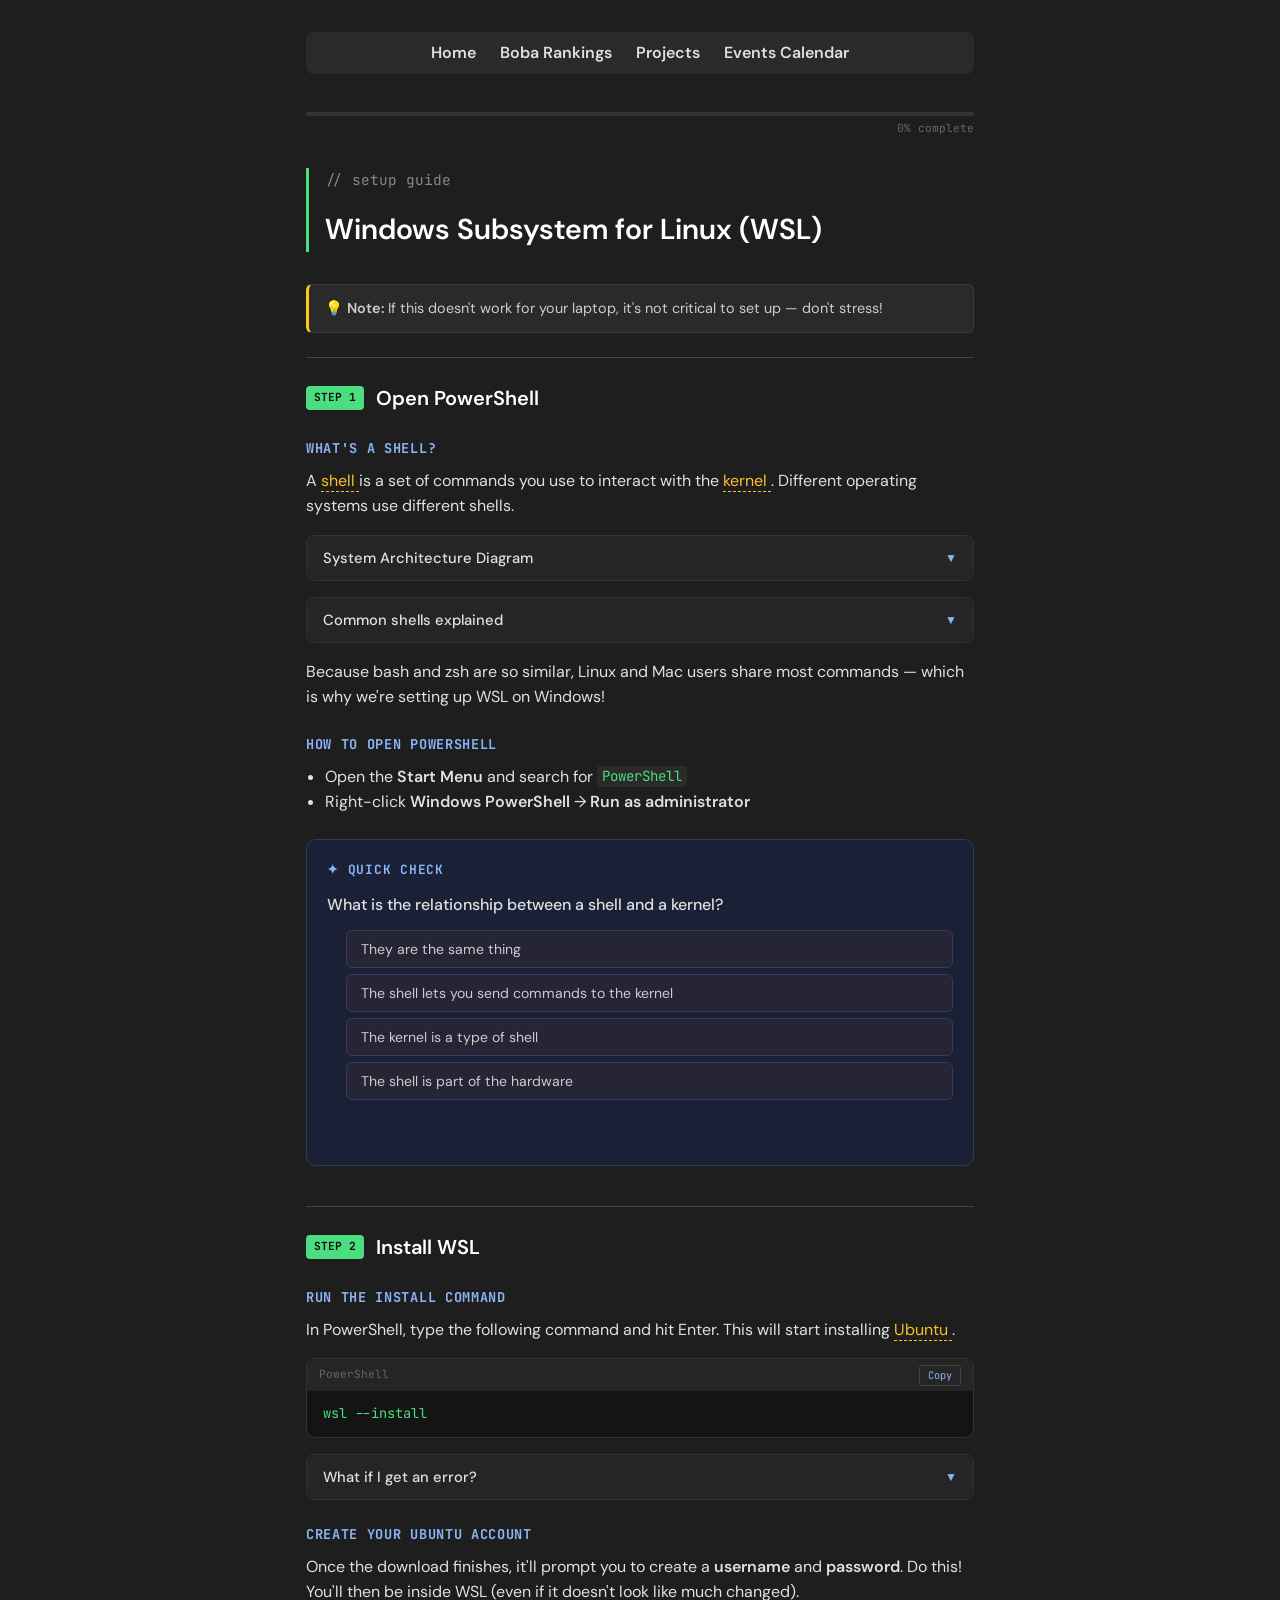
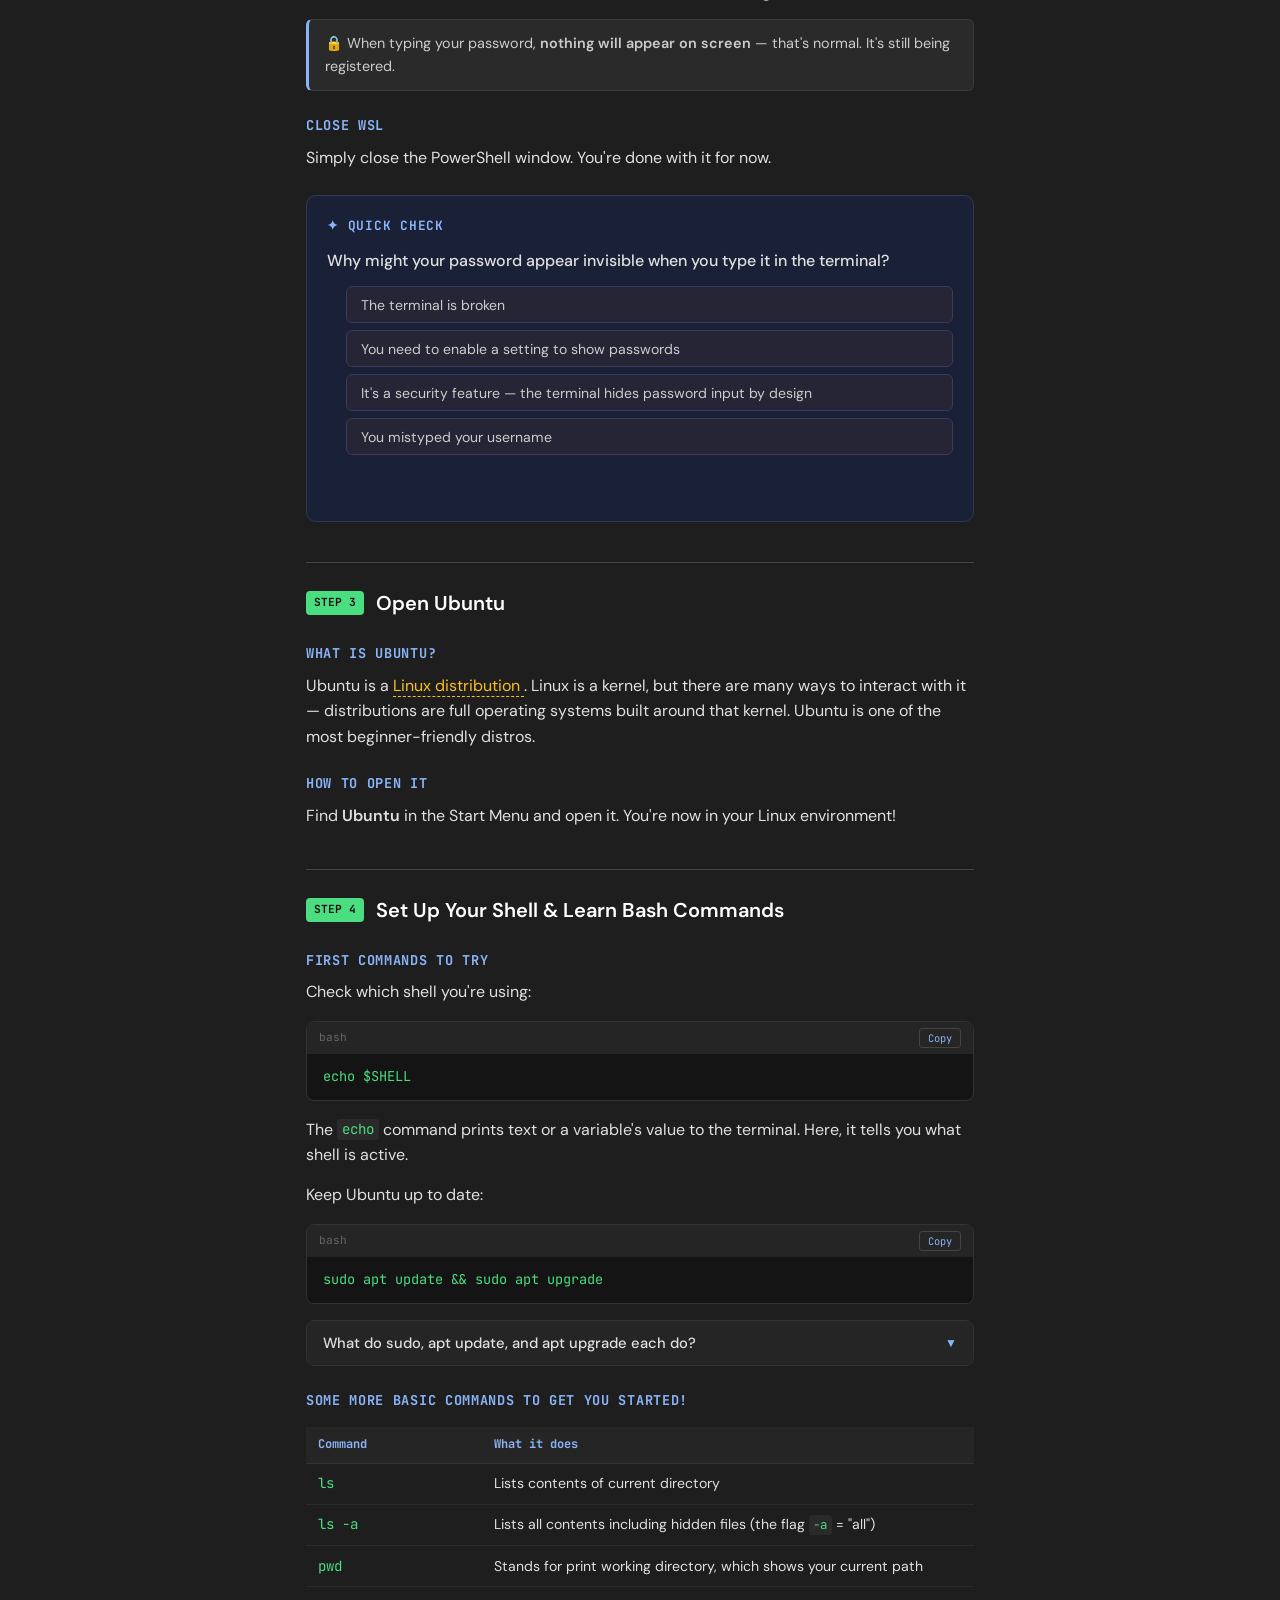
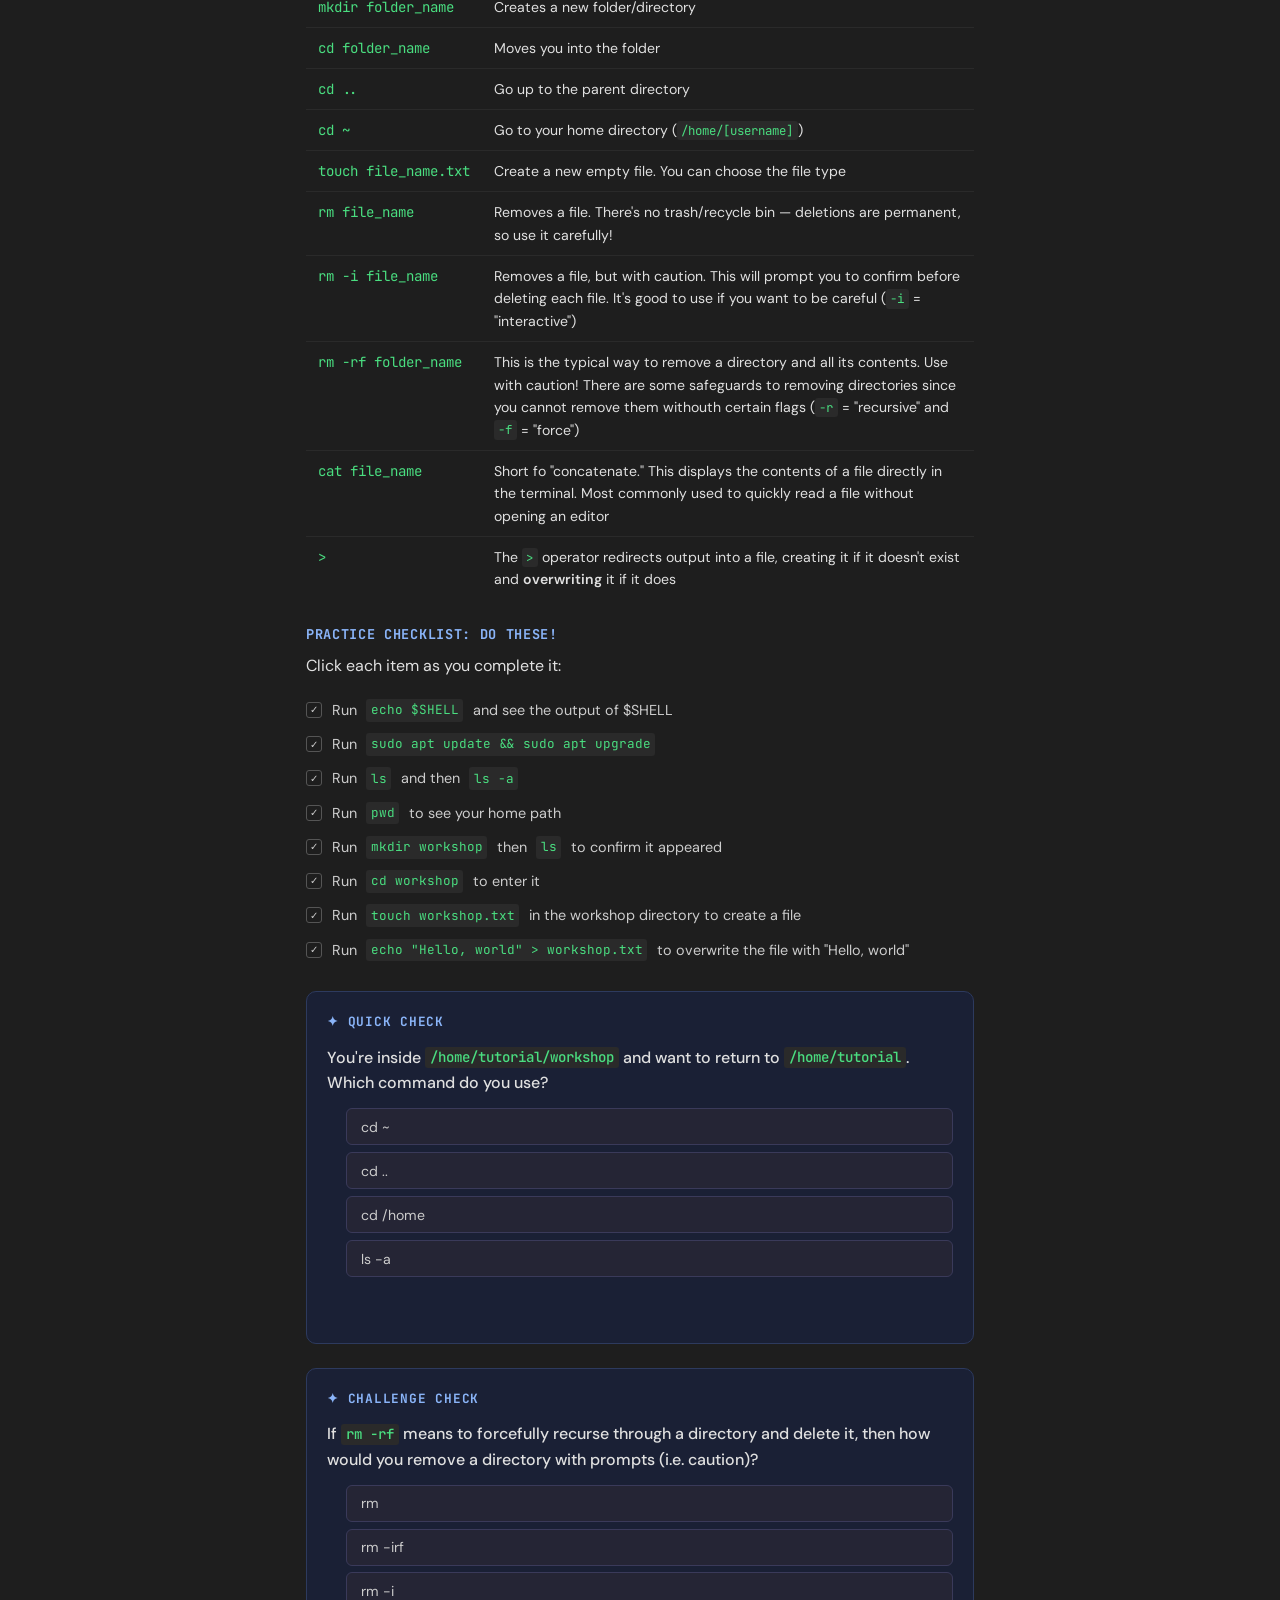
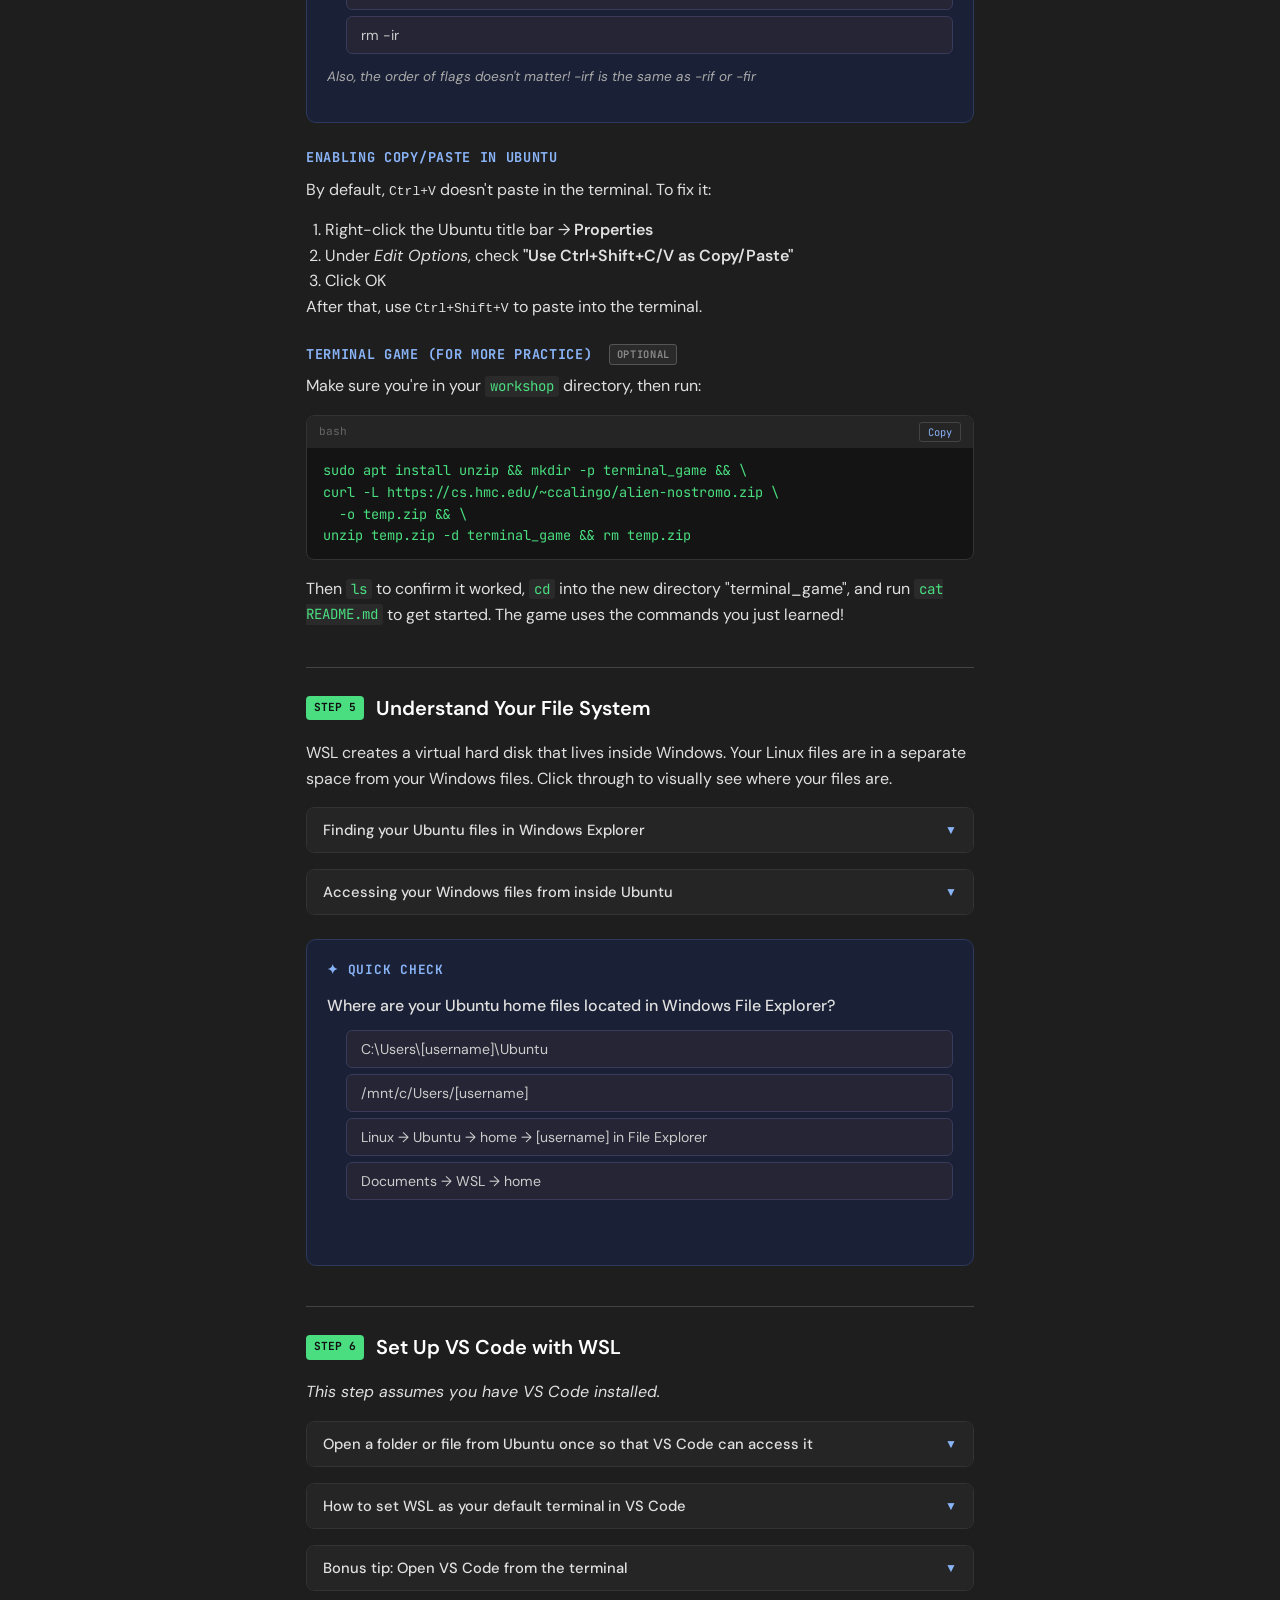
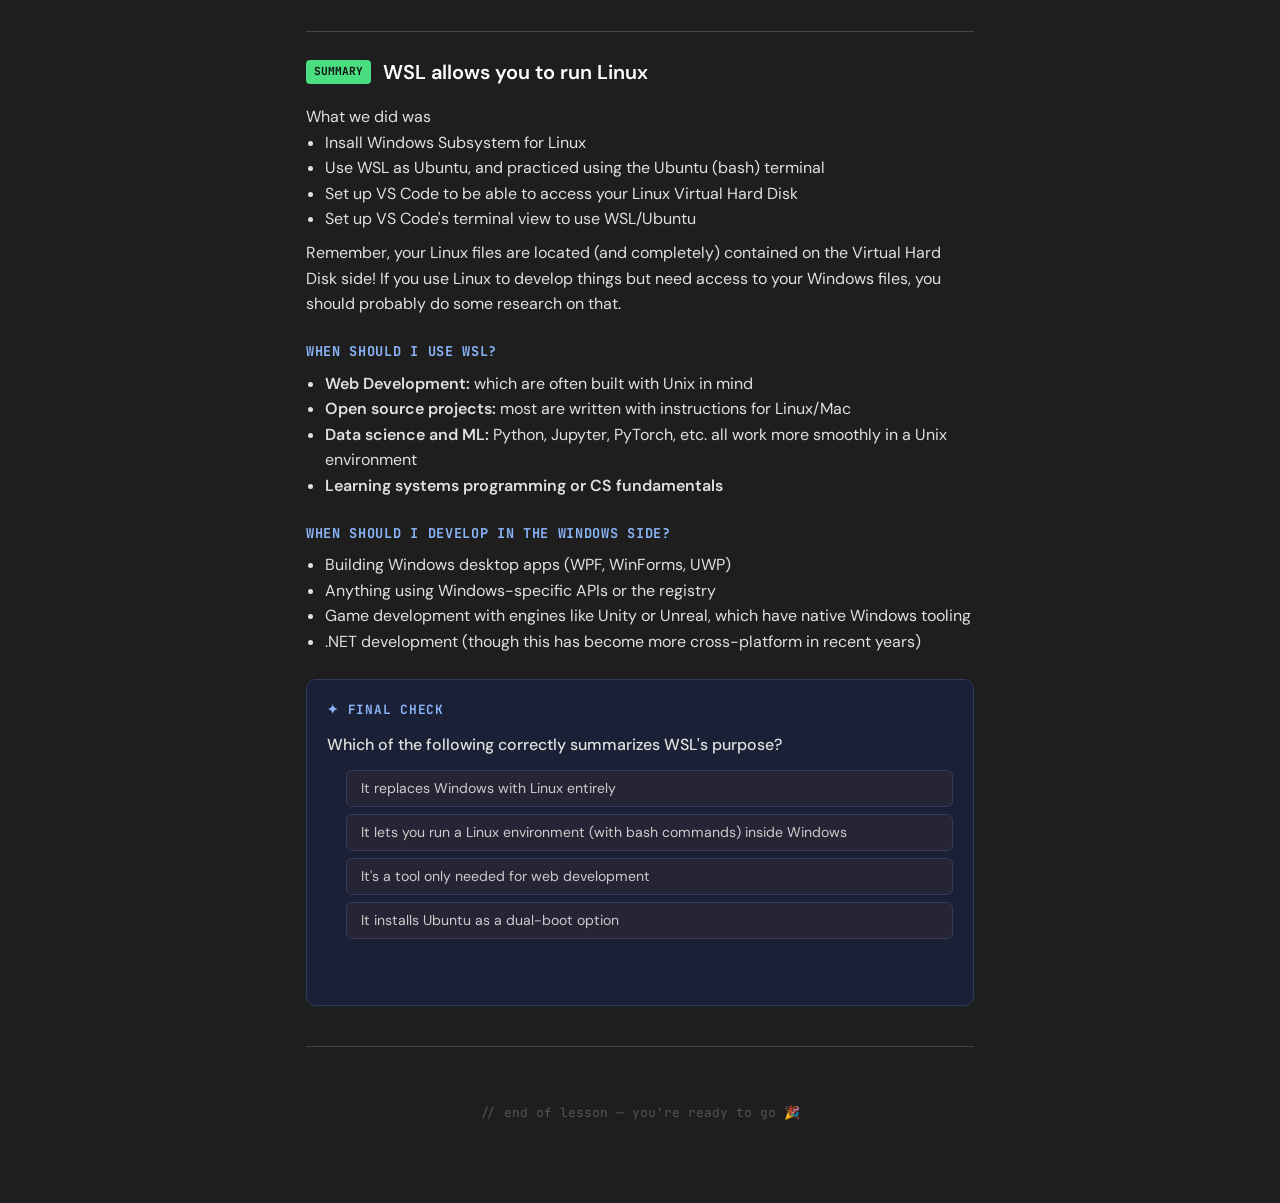
==== wsl-lesson.html @ 423a0870 "Basic version of WSL lesson" ====
<!DOCTYPE html>
<html lang="en">
<head>
  <meta charset="UTF-8" />
  <meta name="viewport" content="width=device-width, initial-scale=1.0" />
  <title>Windows Subsystem for Linux (WSL)</title>
  <link rel="preconnect" href="https://fonts.googleapis.com" />
  <link
    href="https://fonts.googleapis.com/css2?family=JetBrains+Mono:wght@400;600
          &family=DM+Sans:wght@400;500;600&display=swap"
    rel="stylesheet"
  />
  <link rel="stylesheet" href="../style.css" />
  <link rel="stylesheet" href="wsl.css" />
</head>
<body>

  <nav>
      <ul class="nav-menu">
          <li><a href="../index.html">Home</a></li>
          <li><a href="../boba_rankings.html">Boba Rankings</a></li>
          <li><a href="../projects.html">Projects</a></li>
          <li><a href="../calendar.html">Events Calendar</a></li>
      </ul>
  </nav>

  <!-- Floating tooltip (escapes overflow:hidden on accordions) -->
  <div id="floating-tooltip"></div>

  <!-- Progress bar -->
  <div id="progress-bar-wrap">
    <div id="progress-bar-track">
      <div id="progress-bar-fill"></div>
    </div>
    <div id="progress-label">0% complete</div>
  </div>

  <!-- Lesson header -->
  <div class="lesson-header">
    <p class="subtitle">// setup guide</p>
    <h1>Windows Subsystem for Linux (WSL)</h1>
  </div>

  <div class="lesson-note">
    💡 <strong>Note:</strong> If this doesn't work for your laptop,
    it's not critical to set up — don't stress!
  </div>

  <hr />

  <!-- ── STEP 1 ──────────────────────────────────────────────── -->
  <div class="step-section">
    <div class="step-header">
      <span class="step-badge">STEP 1</span>
      <h2>Open PowerShell</h2>
    </div>

    <h3>What's a shell?</h3>
    <p>
      A <span class="term" tabindex="0">shell
        <span class="term-tooltip">
          A shell is a program that acts as an interface between
          you and the operating system; you type commands, and it
          interprets and runs them
        </span>
      </span>
      is a set of commands you use to interact with the
      <span class="term" tabindex="0">kernel
        <span class="term-tooltip">
          The kernel is the core of your operating system — it manages
          hardware, memory, and processes directly.
        </span>
      </span>.
      Different operating systems use different shells.
    </p>

    <div class="accordion">
        <button class="accordion-btn" onclick="toggleAccordion(this)">
            <span>System Architecture Diagram</span>
            <span class="chevron">▼</span>
        </button>
        <div class="accordion-body">
            <div class="accordion-inner">
                <div class="screenshot-wrap">
                    <img src="wsl-images/shell-kernel.png" alt="diagram showing
                              system architecture" class="screenshot" />
                    <p class="screenshot-caption">
                        source: LinkedIn, MOOC Course
                    </p>
                </div>
            </div>
        </div>
    </div>

    <div class="accordion">
      <button class="accordion-btn" onclick="toggleAccordion(this)">
        <span>Common shells explained</span>
        <span class="chevron">▼</span>
      </button>
      <div class="accordion-body">
        <div class="accordion-inner">
          <p>
            <strong style="color:#4ade80">bash</strong> — Bourne Again SHell.
            The default on most Linux systems and older Macs.
            Very common in open-source tooling.
          </p>
          <p>
            <strong style="color:#4ade80">zsh</strong> — Z Shell.
            The default on modern Macs (macOS Catalina+).
            Very similar to bash with quality-of-life improvements.
          </p>
          <p>
            <strong style="color:#4ade80">Command Prompt</strong> —
            Windows' older built-in shell. Less powerful than modern
            alternatives.
          </p>
          <p>
            <strong style="color:#4ade80">PowerShell</strong> —
            Windows' modern shell. More powerful than Command Prompt,
            and what we'll use to install WSL.
          </p>
        </div>
      </div>
    </div>

    <p>
      Because bash and zsh are so similar, Linux and Mac users share most
      commands — which is why we're setting up WSL on Windows!
    </p>

    <h3>How to open PowerShell</h3>
    <ul>
      <li>
        Open the <strong>Start Menu</strong> and search for
        <code>PowerShell</code>
      </li>
      <li>
        Right-click <strong>Windows PowerShell</strong> →
        <strong>Run as administrator</strong>
      </li>
    </ul>

    <div class="quiz-block">
      <h4>✦ Quick Check</h4>
      <p class="quiz-question">
        What is the relationship between a shell and a kernel?
      </p>
      <ul class="quiz-options">
        <li>
          <button onclick="checkAnswer(this, false)">
            They are the same thing
          </button>
        </li>
        <li>
          <button onclick="checkAnswer(this, true)">
            The shell lets you send commands to the kernel
          </button>
        </li>
        <li>
          <button onclick="checkAnswer(this, false)">
            The kernel is a type of shell
          </button>
        </li>
        <li>
          <button onclick="checkAnswer(this, false)">
            The shell is part of the hardware
          </button>
        </li>
      </ul>
      <p class="quiz-feedback"></p>
    </div>
  </div>

  <hr />

  <!-- ── STEP 2 ──────────────────────────────────────────────── -->
  <div class="step-section">
    <div class="step-header">
      <span class="step-badge">STEP 2</span>
      <h2>Install WSL</h2>
    </div>

    <h3>Run the install command</h3>
    <p>
      In PowerShell, type the following command and hit Enter. This will
      start installing
      <span class="term" tabindex="0">Ubuntu
        <span class="term-tooltip">
          Ubuntu is a popular, user-friendly Linux distribution. A
          distribution packages the Linux kernel with software to make
          a complete OS.
        </span>
      </span>.
    </p>

    <div class="code-block">
      <div class="code-block-header">
        <span>PowerShell</span>
        <button class="copy-btn"
          onclick="copyCode(this, 'wsl --install')">Copy</button>
      </div>
      <pre>wsl --install</pre>
    </div>

    <div class="accordion">
      <button class="accordion-btn" onclick="toggleAccordion(this)">
        <span>What if I get an error?</span>
        <span class="chevron">▼</span>
      </button>
      <div class="accordion-body">
        <div class="accordion-inner">
          Common causes:
          <ul style="margin-top:0.5rem">
            <li>
              You might not be running PowerShell
              <strong>as administrator</strong>. Try again with admin
              rights
            </li>
            <li>
              A Windows policy is blocking installation. Look at the error
              message, which usually tells you what's needed
            </li>
            <li>
              Your Windows version needs an update — run Windows Update
              and try again
            </li>
          </ul>
          <p style="margin-top:0.5rem">
            Call a classmate, grutor, or prof over — the error message usually
            explains the fix!
          </p>
        </div>
      </div>
    </div>

    <h3>Create your Ubuntu account</h3>
    <p>
      Once the download finishes, it'll prompt you to create a
      <strong>username</strong> and <strong>password</strong>. Do this!
      You'll then be inside WSL (even if it doesn't look like much
      changed).
    </p>

    <div class="lesson-note" style="border-left-color:#8ab4f8">
      🔒 When typing your password,
      <strong>nothing will appear on screen</strong> — that's normal.
      It's still being registered.
    </div>

    <h3>Close WSL</h3>
    <p>Simply close the PowerShell window. You're done with it for now.</p>

    <div class="quiz-block">
      <h4>✦ Quick Check</h4>
      <p class="quiz-question">
        Why might your password appear invisible when you type it
        in the terminal?
      </p>
      <ul class="quiz-options">
        <li>
          <button onclick="checkAnswer(this, false)">
            The terminal is broken
          </button>
        </li>
        <li>
          <button onclick="checkAnswer(this, false)">
            You need to enable a setting to show passwords
          </button>
        </li>
        <li>
          <button onclick="checkAnswer(this, true)">
            It's a security feature — the terminal hides password
            input by design
          </button>
        </li>
        <li>
          <button onclick="checkAnswer(this, false)">
            You mistyped your username
          </button>
        </li>
      </ul>
      <p class="quiz-feedback"></p>
    </div>
  </div>

  <hr />

  <!-- ── STEP 3 ──────────────────────────────────────────────── -->
  <div class="step-section">
    <div class="step-header">
      <span class="step-badge">STEP 3</span>
      <h2>Open Ubuntu</h2>
    </div>

    <h3>What is Ubuntu?</h3>
    <p>
      Ubuntu is a
      <span class="term" tabindex="0">Linux distribution
        <span class="term-tooltip">
          A Linux distribution ("distro") bundles the Linux kernel with
          software, tools, and a package manager into a complete
          operating system. Examples: Ubuntu, Debian, Fedora.
        </span>
      </span>.
      Linux is a kernel, but there are many ways to interact with it —
      distributions are full operating systems built around that kernel.
      Ubuntu is one of the most beginner-friendly distros.
    </p>

    <h3>How to open it</h3>
    <p>
      Find <strong>Ubuntu</strong> in the Start Menu and open it.
      You're now in your Linux environment!
    </p>
  </div>

  <hr />

  <!-- ── STEP 4 ──────────────────────────────────────────────── -->
  <div class="step-section">
    <div class="step-header">
      <span class="step-badge">STEP 4</span>
      <h2>Set Up Your Shell &amp; Learn Bash Commands</h2>
    </div>

    <h3>First commands to try</h3>

    <p>Check which shell you're using:</p>
    <div class="code-block">
      <div class="code-block-header">
        <span>bash</span>
        <button class="copy-btn"
          onclick="copyCode(this, 'echo $SHELL')">Copy</button>
      </div>
      <pre>echo $SHELL</pre>
    </div>
    <p>
      The <code>echo</code> command prints text or a variable's value to
      the terminal. Here, it tells you what shell is active.
    </p>

    <p>Keep Ubuntu up to date:</p>
    <div class="code-block">
      <div class="code-block-header">
        <span>bash</span>
        <button class="copy-btn"
          onclick="copyCode(this, 'sudo apt update && sudo apt upgrade')"
        >Copy</button>
      </div>
      <pre>sudo apt update && sudo apt upgrade</pre>
    </div>

    <div class="accordion">
      <button class="accordion-btn" onclick="toggleAccordion(this)">
        <span>What do sudo, apt update, and apt upgrade each do?</span>
        <span class="chevron">▼</span>
      </button>
      <div class="accordion-body">
        <div class="accordion-inner">
          <p>
            <code>sudo</code> — "superuser do." Runs the command with
            administrator
            (<span class="term" tabindex="0">root
              <span class="term-tooltip">
                The "root" user is the all-powerful admin account on
                Linux systems. sudo lets you borrow that power for a
                single command.
              </span>
            </span>) privileges.
          </p>
          <p>
            <code>apt update</code> — Refreshes the list of available
            software packages from the internet.
          </p>
          <p>
            <code>apt upgrade</code> — Actually installs the newer
            versions of any outdated packages.
          </p>
          <p>
            The <code>&&</code> runs both commands in sequence — if the
            first succeeds, the second runs automatically.
          </p>
        </div>
      </div>
    </div>

    <h3>Some more basic commands to get you started!</h3>

    <table class="cmd-table">
      <thead>
        <tr>
          <th>Command</th>
          <th>What it does</th>
        </tr>
      </thead>
      <tbody>
        <tr>
          <td>ls</td>
          <td>Lists contents of current directory</td>
        </tr>
        <tr>
          <td>ls -a</td>
          <td>
            Lists all contents including hidden files
            (the flag <code>-a</code> = "all")
          </td>
        </tr>
        <tr>
          <td>pwd</td>
          <td>Stands for print working directory, which shows your current path</td>
        </tr>
        <tr>
          <td>mkdir folder_name</td>
          <td>Creates a new folder/directory</td>
        </tr>
        <tr>
          <td>cd folder_name</td>
          <td>Moves you into the folder</td>
        </tr>
        <tr>
          <td>cd ..</td>
          <td>Go up to the parent directory</td>
        </tr>
        <tr>
          <td>cd ~</td>
          <td>
            Go to your home directory (<code>/home/[username]</code>)
          </td>
        </tr>
        <tr>
          <td>touch file_name.txt</td>
          <td>Create a new empty file. You can choose the file type</td>
        </tr>
        <tr>
          <td>rm file_name</td>
          <td>Removes a file. There's no trash/recycle bin — deletions are permanent,
              so use it carefully!
          </td>
        </tr>
        <tr>
          <td>rm -i file_name</td>
          <td>Removes a file, but with caution. This will prompt you to confirm before
              deleting each file. It's good to use if you want to be careful
              (<code>-i</code> = "interactive")</td>
        </tr>
        <tr>
          <td>rm -rf folder_name</td>
          <td>This is the typical way to remove a directory and all its contents. 
              Use with caution! There are some safeguards to removing directories
              since you cannot remove them withouth certain flags
              (<code>-r</code> = "recursive" and <code>-f</code> = "force")
          </td>
        </tr>
        <tr>
          <td>cat file_name</td>
          <td>Short fo "concatenate." This displays the contents of a file directly
              in the terminal. Most commonly used to quickly read a file without
              opening an editor</td>
        </tr>
        <tr>
          <td>></td>
          <td>The <code>></code> operator redirects output into a file, creating
              it if it doesn't exist and <strong>overwriting</strong> it if it does
          </td>
        </tr>
      </tbody>
    </table>

    <h3>Practice checklist: do these!</h3>
    <p>Click each item as you complete it:</p>
    <ul class="checklist" id="practice-checklist">
      <li onclick="toggleCheck(this)">
        <span class="check-icon">✓</span>
        Run <code>echo $SHELL</code> and see the output of $SHELL
      </li>
      <li onclick="toggleCheck(this)">
        <span class="check-icon">✓</span>
        Run <code>sudo apt update &amp;&amp; sudo apt upgrade</code>
      </li>
      <li onclick="toggleCheck(this)">
        <span class="check-icon">✓</span>
        Run <code>ls</code> and then <code>ls -a</code>
      </li>
      <li onclick="toggleCheck(this)">
        <span class="check-icon">✓</span>
        Run <code>pwd</code> to see your home path
      </li>
      <li onclick="toggleCheck(this)">
        <span class="check-icon">✓</span>
        Run <code>mkdir workshop</code> then <code>ls</code>
        to confirm it appeared
      </li>
      <li onclick="toggleCheck(this)">
        <span class="check-icon">✓</span>
        Run <code>cd workshop</code> to enter it
      </li>
      <li onclick="toggleCheck(this)">
        <span class="check-icon">✓</span>
        Run <code>touch workshop.txt</code> in the workshop directory to create a file
      </li>
      <li onclick="toggleCheck(this)">
        <span class="check-icon">✓</span>
        Run <code>echo "Hello, world" > workshop.txt</code> to overwrite the file with
        "Hello, world"
      </li>
    </ul>

    <div class="quiz-block">
      <h4>✦ Quick Check</h4>
      <p class="quiz-question">
        You're inside <code>/home/tutorial/workshop</code> and want to
        return to <code>/home/tutorial</code>. Which command do you use?
      </p>
      <ul class="quiz-options">
        <li>
          <button onclick="checkAnswer(this, false)">cd ~</button>
        </li>
        <li>
          <button onclick="checkAnswer(this, true)">cd ..</button>
        </li>
        <li>
          <button onclick="checkAnswer(this, false)">cd /home</button>
        </li>
        <li>
          <button onclick="checkAnswer(this, false)">ls -a</button>
        </li>
      </ul>
      <p class="quiz-feedback"></p>
    </div>

    <div class="quiz-block">
      <h4>✦ Challenge Check</h4>
      <p class="quiz-question">
        If <code>rm -rf</code> means to forcefully recurse through a directory 
        and delete it, then how would you remove a directory with prompts (i.e. caution)? 
      </p>
      <ul class="quiz-options">
        <li>
          <button onclick="checkAnswer(this, false)">rm</button>
        </li>
        <li>
          <button onclick="checkAnswer(this, false)">rm -irf</button>
        </li>
        <li>
          <button onclick="checkAnswer(this, false)">rm -i</button>
        </li>
        <li>
          <button onclick="checkAnswer(this, true)">rm -ir</button>
        </li>
      </ul>
      <p class="quiz-feedback">Also, the order of flags doesn't matter! 
      -irf is the same as -rif or -fir</p>
    </div>

    <h3>Enabling copy/paste in Ubuntu</h3>
    <p>
      By default, <kbd>Ctrl+V</kbd> doesn't paste in the terminal.
      To fix it:
    </p>
    <ol>
      <li>
        Right-click the Ubuntu title bar → <strong>Properties</strong>
      </li>
      <li>
        Under <em>Edit Options</em>, check
        <strong>"Use Ctrl+Shift+C/V as Copy/Paste"</strong>
      </li>
      <li>Click OK</li>
    </ol>
    <p>
      After that, use <kbd>Ctrl+Shift+V</kbd> to paste into the terminal.
    </p>

    <h3>
      Terminal game (for more practice)
      <span class="optional-badge">OPTIONAL</span>
    </h3>
    <p>
      Make sure you're in your <code>workshop</code> directory, then run:
    </p>
    <div class="code-block">
      <div class="code-block-header">
        <span>bash</span>
        <button class="copy-btn" onclick="copyCode(this,
          'sudo apt install unzip && mkdir -p terminal_game && ' +
          'curl -L https://cs.hmc.edu/~ccalingo/alien-nostromo.zip ' +
          '-o temp.zip && unzip temp.zip -d terminal_game && rm temp.zip'
        )">Copy</button>
      </div>
      <pre>sudo apt install unzip && mkdir -p terminal_game && \
curl -L https://cs.hmc.edu/~ccalingo/alien-nostromo.zip \
  -o temp.zip && \
unzip temp.zip -d terminal_game && rm temp.zip</pre>
    </div>
    <p>
      Then <code>ls</code> to confirm it worked, <code>cd</code> into
      the new directory "terminal_game", and run <code>cat README.md</code> to get
      started. The game uses the commands you just learned!
    </p>
  </div>

  <hr />

  <!-- ── STEP 5 ──────────────────────────────────────────────── -->
  <div class="step-section">
    <div class="step-header">
      <span class="step-badge">STEP 5</span>
      <h2>Understand Your File System</h2>
    </div>

    <p>
      WSL creates a virtual hard disk that lives inside Windows. Your
      Linux files are in a separate space from your Windows files. Click
      through to visually see where your files are.
    </p>

    <div class="accordion">
      <button class="accordion-btn" onclick="toggleAccordion(this)">
        <span>Finding your Ubuntu files in Windows Explorer</span>
        <span class="chevron">▼</span>
      </button>
      <div class="accordion-body">
        <div class="accordion-inner">
          <ol>
            <li>Open <strong>File Explorer</strong></li>
            <li>
              In the left pane, scroll down to <strong>Linux</strong>
            </li>
            <li>
              Click into
              <strong>Ubuntu → home → [your username]</strong>
            </li>
          </ol>
          <p style="margin-top:0.6rem">
            That folder is your <code>~</code> home directory — the same
            place you land when you open Ubuntu.
          </p>
          <div class="screenshot-wrap">
            <img src="wsl-images/linux-location.png" alt="screenshot of file explorer
                      showing where linux is located" class="screenshot" />
          </div>
        </div>
      </div>
    </div>

    <div class="accordion">
      <button class="accordion-btn" onclick="toggleAccordion(this)">
        <span>Accessing your Windows files from inside Ubuntu</span>
        <span class="chevron">▼</span>
      </button>
      <div class="accordion-body">
        <div class="accordion-inner">
          <p>Your Windows files live at:</p>
          <div class="code-block" style="margin:0.5rem 0">
            <div class="code-block-header">
              <span>path</span>
              <button class="copy-btn"
                onclick="copyCode(this,
                  '/mnt/c/Users/Windows_account_name')"
              >Copy</button>
            </div>
            <pre>/mnt/c/Users/Windows_account_name</pre>
          </div>
          <p>To navigate there:</p>
          <div class="code-block" style="margin:0.5rem 0">
            <div class="code-block-header">
              <span>bash</span>
              <button class="copy-btn"
                onclick="copyCode(this,
                  'cd /mnt/c/Users/Windows_account_name')"
              >Copy</button>
            </div>
            <pre>cd /mnt/c/Users/Windows_account_name</pre>
          </div>
        </div>
      </div>
    </div>

    <div class="quiz-block">
      <h4>✦ Quick Check</h4>
      <p class="quiz-question">
        Where are your Ubuntu home files located in Windows
        File Explorer?
      </p>
      <ul class="quiz-options">
        <li>
          <button onclick="checkAnswer(this, false)">
            C:\Users\[username]\Ubuntu
          </button>
        </li>
        <li>
          <button onclick="checkAnswer(this, false)">
            /mnt/c/Users/[username]
          </button>
        </li>
        <li>
          <button onclick="checkAnswer(this, true)">
            Linux → Ubuntu → home → [username] in File Explorer
          </button>
        </li>
        <li>
          <button onclick="checkAnswer(this, false)">
            Documents → WSL → home
          </button>
        </li>
      </ul>
      <p class="quiz-feedback"></p>
    </div>
  </div>

  <hr />

  <!-- ── STEP 6 ──────────────────────────────────────────────── -->
  <div class="step-section">
    <div class="step-header">
      <span class="step-badge">STEP 6</span>
      <h2>Set Up VS Code with WSL</h2>
    </div>

    <p><em>This step assumes you have VS Code installed.</em></p>
    
    <div class="accordion">
        <button class="accordion-btn" onclick="toggleAccordion(this)">
          <span>Open a folder or file from Ubuntu once so that VS Code can access it</span>
          <span class="chevron">▼</span>
        </button>
        <div class="accordion-body">
            <div class="accordion-inner">
                <p style="margin-bottom:0.6rem">
                  We'll do this with the "workshop" directory that you made.
                </p>
                <ol>
                    <li>
                        In VS Code, click on <strong>Open Folder</strong> 
                        (can also be found in File → Open Folder)
                    </li>
                    <li>
                        The File Explorer will open up. In the file picker's 
                        address bar, type:
                    </li>
                    <div class="code-block" style="margin:0.5rem 0">
                        <div class="code-block-header">
                            <span>Windows path</span>
                            <button class="copy-btn"
                              onclick="copyCode(this,
                                '\\wsl.localhost')"
                            >Copy</button>
                        </div>
                        <pre>\\wsl.localhost</pre>
                    </div>
                    <div class="screenshot-wrap">
                        <img src="wsl-images/file-picker.png" alt="screenshot
                                  of file explorer showing file picker address
                                  bar" class="screenshot" />
                    </div>
                    <li>
                        Navigate to your home directory: Ubuntu → home → [your username]
                    </li>
                    <li>
                        Choose the folder you want to work on in VS Code. In this case
                        we'll choose "workshop"
                    </li>
                    <li>
                        Finally, trust Ubuntu! VS Code will show one or more prompts
                        asking if you trust <code>wsl.localhost</code>. Accept all of them.
                        After that, VS Code can fully access and edit files in your Ubuntu
                        environment.
                    </li>
                </ol>
            </div>
        </div>
    </div>

    <div class="accordion">
        <button class="accordion-btn" onclick="toggleAccordion(this)">
            <span>How to set WSL as your default terminal in VS Code</span>
            <span class="chevron">▼</span>
        </button>
        <div class="accordion-body">
            <div class="accordion-inner">
                <ol>
                    <li>In VS Code, hold <strong>Ctrl + Shift + P</strong>
                        to open the Command Palette.
                    </li>
                    <li>Search for "Terminal: Select Default Profile"</li>
                    <li>
                        Choose the default terminal you want to use, which in this case 
                        will be WSL. 
                    </li>
                </ol>
            </div>
        </div>
    </div>

    <div class="accordion">
        <button class="accordion-btn" onclick="toggleAccordion(this)">
            <span>Bonus tip: Open VS Code from the terminal</span>
            <span class="chevron">▼</span>
        </button>
        <div class="accordion-body">
            <div class="accordion-inner">
                Once set up, you can launch VS Code on any file directly from Ubuntu/WSL, 
                or any terminal, by running it with the command <code>code filename</code>:
            </div>
            <div class="code-block">
                <div class="code-block-header">
                    <span>any terminal</span>
                    <button class="copy-btn"
                        onclick="copyCode(this, 'code workshop.txt')"
                    >Copy</button>
                </div>
                <pre>code workshop.txt</pre>
            </div>
        </div>
    </div>

  </div>

  <hr />

  <div class="step-section">
      <div class="step-header">
          <span class="step-badge">SUMMARY</span>
          <h2>WSL allows you to run Linux</h2>
      </div>
          What we did was
          <ul>
              <li>
                  Insall Windows Subsystem for Linux
              </li>
              <li>
                  Use WSL as Ubuntu, and practiced using the Ubuntu (bash) terminal
              </li>
              <li>
                  Set up VS Code to be able to access your Linux Virtual Hard Disk 
              </li>
              <li>
                  Set up VS Code's terminal view to use WSL/Ubuntu
              </li>
          </ul>
          <p style="margin-top:0.5rem">
              Remember, your Linux files are located (and completely) contained on the
              Virtual Hard Disk side! If you use Linux to develop things but need access
              to your Windows files, you should probably do some research on that.
          </p>

          <h3>When should I use WSL?</h3>
          <ul>
              <li>
                  <strong>Web Development:</strong> which are often built with Unix 
                  in mind
              </li>
              <li>
                  <strong>Open source projects:</strong> most are written with instructions
                  for Linux/Mac
              </li>
              <li>
                  <strong>Data science and ML:</strong> Python, Jupyter, PyTorch, etc. all
                  work more smoothly in a Unix environment
              </li>
              <li>
                  <strong>Learning systems programming or CS fundamentals</strong>
              </li>
          </ul>

          <h3>When should I develop in the Windows side?</h3>
          <ul>
              <li>
                  Building Windows desktop apps (WPF, WinForms, UWP)
              </li>
              <li>
                  Anything using Windows-specific APIs or the registry
              </li>
              <li>
                  Game development with engines like Unity or Unreal, which have native
                  Windows tooling
              </li>
              <li>
                  .NET development (though this has become more cross-platform in recent
                  years)
              </li>
          </ul>
      
      <div class="quiz-block">
          <h4>✦ Final Check</h4>
          <p class="quiz-question">
          Which of the following correctly summarizes WSL's purpose?
          </p>
          <ul class="quiz-options">
              <li>
              <button onclick="checkAnswer(this, false)">
                  It replaces Windows with Linux entirely
              </button>
              </li>
              <li>
              <button onclick="checkAnswer(this, true)">
                  It lets you run a Linux environment (with bash commands)
                  inside Windows
              </button>
              </li>
              <li>
              <button onclick="checkAnswer(this, false)">
                  It's a tool only needed for web development
              </button>
              </li>
              <li>
              <button onclick="checkAnswer(this, false)">
                  It installs Ubuntu as a dual-boot option
              </button>
              </li>
          </ul>
          <p class="quiz-feedback"></p>
      </div>
  </div>
  
  <hr />

  <div class="lesson-footer">
    // end of lesson — you're ready to go 🎉
  </div>
  </div>

  <script src="wsl.js"></script>
</body>
</html>
---- wsl.css ----
/* ── Base (matches site style.css) ──────────────────────────── */
*, *::before, *::after {
  box-sizing: border-box;
  margin: 0;
  padding: 0;
}

body {
  font-family: 'DM Sans', sans-serif;
  max-width: 700px;
  margin: 2rem auto;
  padding: 0 1rem;
  line-height: 1.6;
  color: #e0e0e0;
  background-color: #1e1e1e;
}

h1, h2 {
  font-weight: 600;
  margin-top: 2rem;
  color: #ffffff;
}

a {
  color: #8ab4f8;
  text-decoration: none;
}
a:hover {
  text-decoration: underline;
}

hr {
  border: none;
  border-top: 1px solid #444;
  margin: 1.5rem 0;
}

ul, ol {
  padding-left: 1.2rem;
}

strong {
  font-weight: 600;
}

nav {
  background-color: #2a2a2a;
  padding: 0.5rem 1rem;
  margin-bottom: 2rem;
  border-radius: 8px;
}

.nav-menu {
  list-style: none;
  display: flex;
  justify-content: center;
  flex-wrap: wrap;
  gap: 1.5rem;
  padding: 0;
  margin: 0;
}

.nav-menu li a {
  color: #e0e0e0;
  text-decoration: none;
  font-weight: 600;
}
.nav-menu li a:hover {
  text-decoration: underline;
}

/* ── Progress bar ────────────────────────────────────────────── */
#progress-bar-wrap {
  position: sticky;
  top: 0;
  z-index: 100;
  background: #1e1e1e;
  padding: 0.4rem 0;
  margin-bottom: 1.5rem;
}

#progress-bar-track {
  height: 4px;
  background: #333;
  border-radius: 2px;
  overflow: hidden;
}

#progress-bar-fill {
  height: 100%;
  width: 0%;
  background: linear-gradient(90deg, #4ade80, #8ab4f8);
  border-radius: 2px;
  transition: width 0.2s ease;
}

#progress-label {
  font-family: 'JetBrains Mono', monospace;
  font-size: 0.7rem;
  color: #666;
  text-align: right;
  margin-top: 4px;
}

/* ── Lesson header ───────────────────────────────────────────── */
.lesson-header {
  border-left: 3px solid #4ade80;
  padding-left: 1rem;
  margin-bottom: 2rem;
}

.lesson-header h1 {
  font-size: 1.8rem;
  margin-top: 0;
  color: #fff;
}

.lesson-header .subtitle {
  color: #888;
  font-size: 0.9rem;
  font-family: 'JetBrains Mono', monospace;
}

.lesson-note {
  background: #2a2a2a;
  border: 1px solid #3a3a3a;
  border-left: 3px solid #facc15;
  border-radius: 6px;
  padding: 0.75rem 1rem;
  font-size: 0.9rem;
  color: #ccc;
  margin-bottom: 1.5rem;
}

/* ── Step sections ───────────────────────────────────────────── */
.step-section {
  margin-bottom: 2.5rem;
  animation: fadeUp 0.4s ease both;
}

@keyframes fadeUp {
  from { opacity: 0; transform: translateY(12px); }
  to   { opacity: 1; transform: translateY(0); }
}

.step-header {
  display: flex;
  align-items: center;
  gap: 0.75rem;
  margin-bottom: 1rem;
}

.step-badge {
  background: #4ade80;
  color: #111;
  font-family: 'JetBrains Mono', monospace;
  font-size: 0.7rem;
  font-weight: 700;
  padding: 0.2rem 0.5rem;
  border-radius: 4px;
  white-space: nowrap;
}

.step-header h2 {
  margin-top: 0;
  font-size: 1.25rem;
  color: #fff;
}

/* ── Subheadings ─────────────────────────────────────────────── */
h3 {
  color: #8ab4f8;
  font-family: 'JetBrains Mono', monospace;
  font-size: 0.85rem;
  letter-spacing: 0.05em;
  text-transform: uppercase;
  margin: 1.5rem 0 0.5rem;
}

p {
  margin-bottom: 0.9rem;
}

/* ── Code blocks ─────────────────────────────────────────────── */
.code-block {
  background: #141414;
  border: 1px solid #333;
  border-radius: 8px;
  margin: 1rem 0;
  overflow: hidden;
}

.code-block-header {
  background: #252525;
  padding: 0.35rem 0.75rem;
  font-family: 'JetBrains Mono', monospace;
  font-size: 0.7rem;
  color: #666;
  display: flex;
  justify-content: space-between;
  align-items: center;
}

.copy-btn {
  background: none;
  border: 1px solid #444;
  color: #8ab4f8;
  font-family: 'JetBrains Mono', monospace;
  font-size: 0.65rem;
  padding: 0.15rem 0.5rem;
  border-radius: 3px;
  cursor: pointer;
  transition: background 0.15s;
}
.copy-btn:hover {
  background: #333;
}
.copy-btn.copied {
  color: #4ade80;
  border-color: #4ade80;
}

.code-block pre {
  padding: 0.75rem 1rem;
  font-family: 'JetBrains Mono', monospace;
  font-size: 0.85rem;
  color: #4ade80;
  overflow-x: auto;
  white-space: pre;
}

/* ── Inline code ─────────────────────────────────────────────── */
code {
  font-family: 'JetBrains Mono', monospace;
  background: #2a2a2a;
  color: #4ade80;
  padding: 0.1em 0.35em;
  border-radius: 3px;
  font-size: 0.88em;
}

/* ── Command reference table ─────────────────────────────────── */
.cmd-table {
  width: 100%;
  border-collapse: collapse;
  margin: 1rem 0;
  font-size: 0.88rem;
}

.cmd-table th {
  background: #252525;
  color: #8ab4f8;
  font-family: 'JetBrains Mono', monospace;
  font-size: 0.75rem;
  text-align: left;
  padding: 0.5rem 0.75rem;
  border-bottom: 1px solid #333;
}

.cmd-table td {
  padding: 0.55rem 0.75rem;
  border-bottom: 1px solid #2a2a2a;
  vertical-align: top;
}
.cmd-table tr:last-child td {
  border-bottom: none;
}
.cmd-table tr:hover td {
  background: #242424;
}
.cmd-table td:first-child {
  font-family: 'JetBrains Mono', monospace;
  color: #4ade80;
  white-space: nowrap;
}

/* ── Key term highlights ─────────────────────────────────────── */
.term {
  color: #fbbf24;
  border-bottom: 1px dashed #fbbf24;
  cursor: help;
  position: relative;
}

.term-tooltip {
  display: none;
}

/* ── Floating tooltip (escapes overflow:hidden on accordions) ── */
#floating-tooltip {
  display: none;
  position: fixed;
  background: #2a2a2a;
  border: 1px solid #fbbf24;
  border-radius: 6px;
  padding: 0.5rem 0.75rem;
  font-size: 0.8rem;
  color: #e0e0e0;
  width: 220px;
  z-index: 9999;
  line-height: 1.4;
  box-shadow: 0 4px 16px rgba(0, 0, 0, 0.5);
  font-family: 'DM Sans', sans-serif;
  pointer-events: none;
}

/* ── Accordion ───────────────────────────────────────────────── */
.accordion {
  border: 1px solid #333;
  border-radius: 8px;
  margin: 1rem 0;
  overflow: hidden;
}

.accordion-btn {
  width: 100%;
  background: #252525;
  border: none;
  color: #e0e0e0;
  padding: 0.75rem 1rem;
  text-align: left;
  cursor: pointer;
  display: flex;
  justify-content: space-between;
  align-items: center;
  font-family: 'DM Sans', sans-serif;
  font-size: 0.92rem;
  font-weight: 500;
  transition: background 0.15s;
}
.accordion-btn:hover {
  background: #2e2e2e;
}

.accordion-btn .chevron {
  transition: transform 0.25s ease;
  color: #8ab4f8;
  font-size: 0.75rem;
}
.accordion-btn.open .chevron {
  transform: rotate(180deg);
}

.accordion-body {
  max-height: 0;
  overflow: hidden;
  transition: max-height 0.3s ease;
}
.accordion-body.open {
  max-height: 800px;
}

.accordion-inner {
  padding: 0.75rem 1rem;
  font-size: 0.9rem;
  color: #ccc;
}

/* ── Quiz ────────────────────────────────────────────────────── */
.quiz-block {
  background: #1a2035;
  border: 1px solid #2d3a5e;
  border-radius: 10px;
  padding: 1.25rem;
  margin: 1.5rem 0;
}

.quiz-block h4 {
  color: #8ab4f8;
  font-size: 0.8rem;
  font-family: 'JetBrains Mono', monospace;
  text-transform: uppercase;
  letter-spacing: 0.06em;
  margin-bottom: 0.75rem;
}

.quiz-question {
  color: #e0e0e0;
  font-weight: 500;
  margin-bottom: 0.75rem;
}

.quiz-options {
  list-style: none;
  display: flex;
  flex-direction: column;
  gap: 0.4rem;
}

.quiz-options li button {
  width: 100%;
  text-align: left;
  background: #252535;
  border: 1px solid #3a3a5a;
  border-radius: 6px;
  color: #ccc;
  padding: 0.55rem 0.85rem;
  cursor: pointer;
  font-family: 'DM Sans', sans-serif;
  font-size: 0.88rem;
  transition: background 0.15s, border-color 0.15s;
}
.quiz-options li button:hover {
  background: #2e2e4e;
  border-color: #8ab4f8;
}
.quiz-options li button.correct {
  background: #1a3a2a;
  border-color: #4ade80;
  color: #4ade80;
}
.quiz-options li button.wrong {
  background: #3a1a1a;
  border-color: #f87171;
  color: #f87171;
}
.quiz-options li button:disabled {
  cursor: default;
}

.quiz-feedback {
  margin-top: 0.75rem;
  font-size: 0.85rem;
  min-height: 1.4em;
  font-style: italic;
  color: #aaa;
}
.quiz-feedback.correct {
  color: #4ade80;
}
.quiz-feedback.wrong {
  color: #f87171;
}

/* ── Step checklist ──────────────────────────────────────────── */
.checklist {
  list-style: none;
  padding-left: 0;
  margin: 0.75rem 0;
}

.checklist li {
  display: flex;
  gap: 0.6rem;
  align-items: flex-start;
  padding: 0.35rem 0;
  color: #ccc;
  font-size: 0.9rem;
  cursor: pointer;
  border-radius: 4px;
  transition: color 0.2s;
}
.checklist li:hover {
  color: #e0e0e0;
}
.checklist li.done {
  color: #4ade80;
  text-decoration: line-through;
}

.checklist li .check-icon {
  width: 16px;
  height: 16px;
  border: 1.5px solid #555;
  border-radius: 3px;
  flex-shrink: 0;
  margin-top: 3px;
  display: flex;
  align-items: center;
  justify-content: center;
  font-size: 0.6rem;
  transition: background 0.2s, border-color 0.2s;
}
.checklist li.done .check-icon {
  background: #4ade80;
  border-color: #4ade80;
  color: #111;
}

/* ── Optional badge ──────────────────────────────────────────── */
.optional-badge {
  background: #2a2a2a;
  border: 1px solid #555;
  color: #888;
  font-family: 'JetBrains Mono', monospace;
  font-size: 0.65rem;
  padding: 0.15rem 0.4rem;
  border-radius: 3px;
  margin-left: 0.5rem;
  vertical-align: middle;
}

/* ── Lesson footer ───────────────────────────────────────────── */
.lesson-footer {
  text-align: center;
  padding: 2rem 0 3rem;
  color: #555;
  font-family: 'JetBrains Mono', monospace;
  font-size: 0.8rem;
}

/* ── Responsive ──────────────────────────────────────────────── */
@media (max-width: 640px) {
  .lesson-header h1 {
    font-size: 1.4rem;
  }
  .cmd-table {
    font-size: 0.8rem;
  }
}

/* ── Screenshots ─────────────────────────────────────────────── */
.screenshot-wrap {
  margin: 1rem 0 1.25rem;
  border-radius: 8px;
  overflow: hidden;
  border: 1px solid #333;
}

.screenshot {
  width: 100%;
  height: auto;
  display: block;
}

.screenshot-caption {
  background: #252525;
  color: #888;
  font-size: 0.75rem;
  font-family: 'JetBrains Mono', monospace;
  padding: 0.4rem 0.75rem;
  margin: 0;
  border-top: 1px solid #333;
}
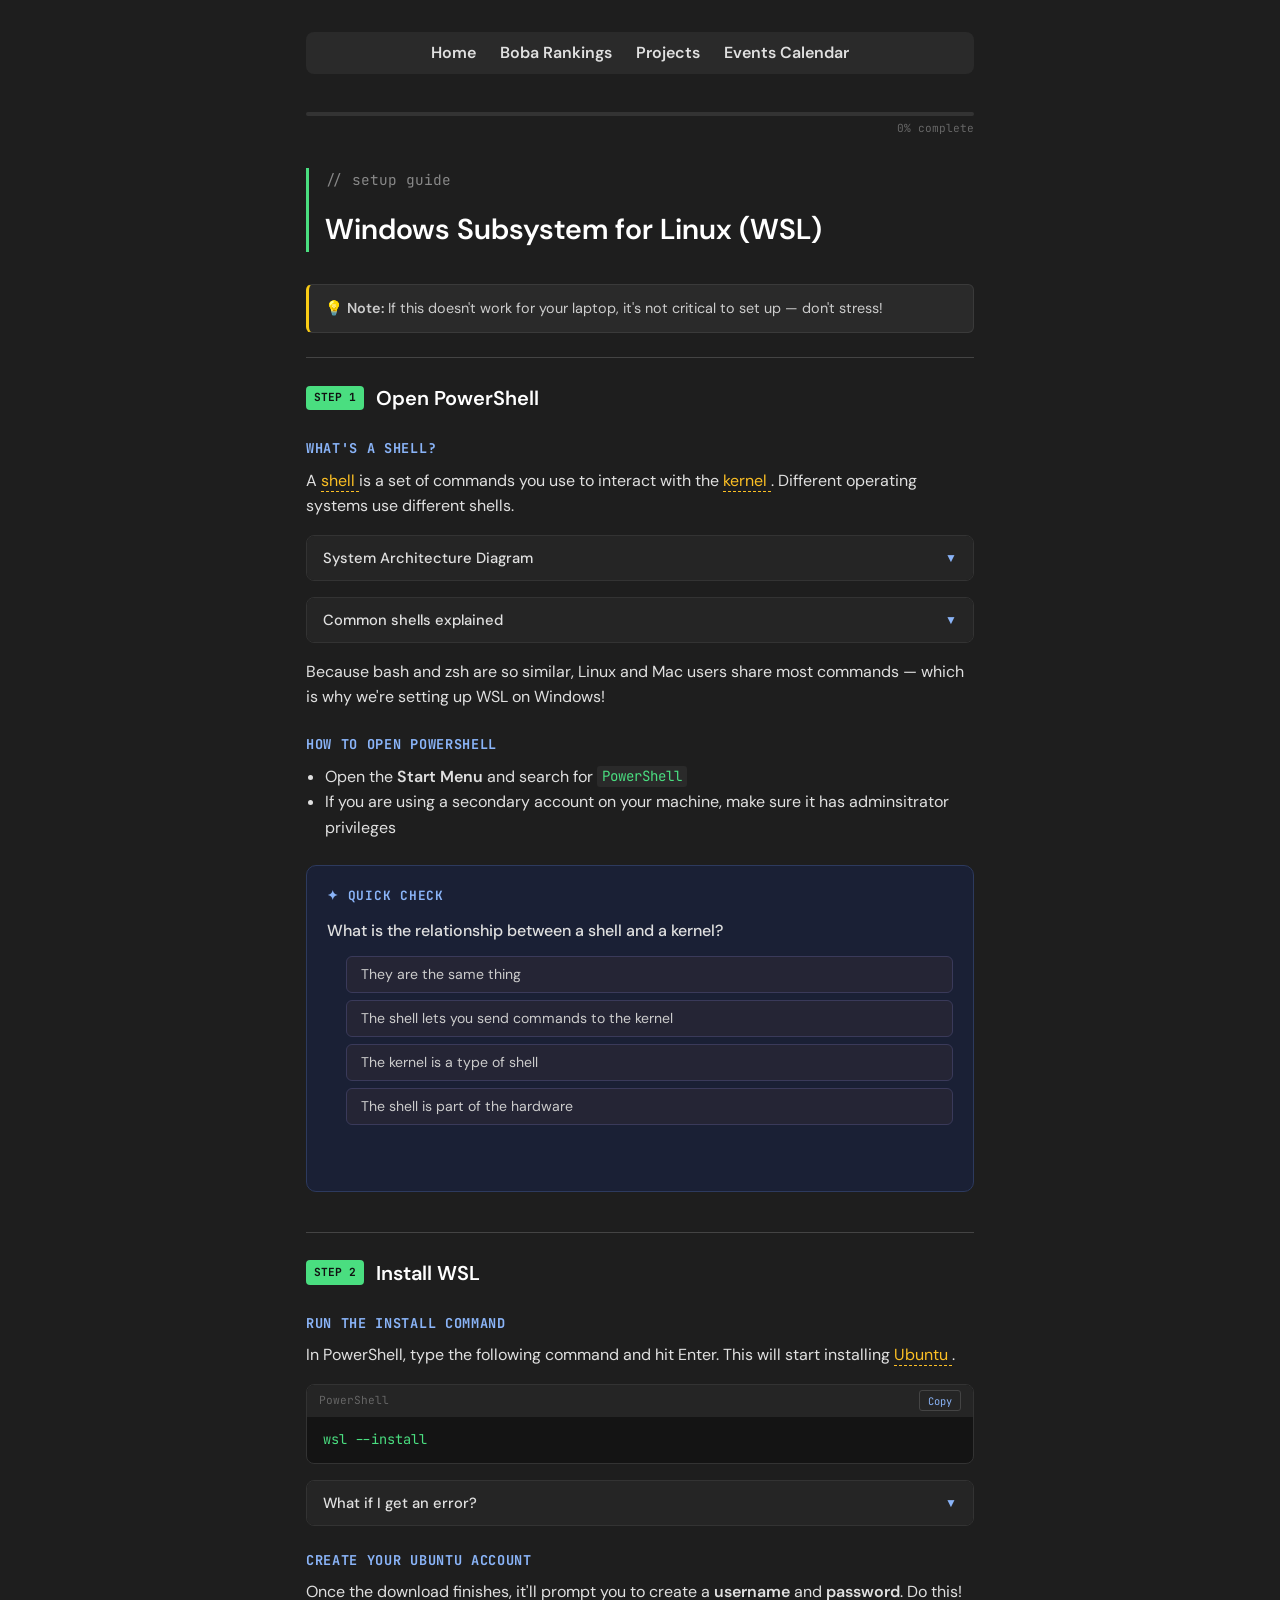
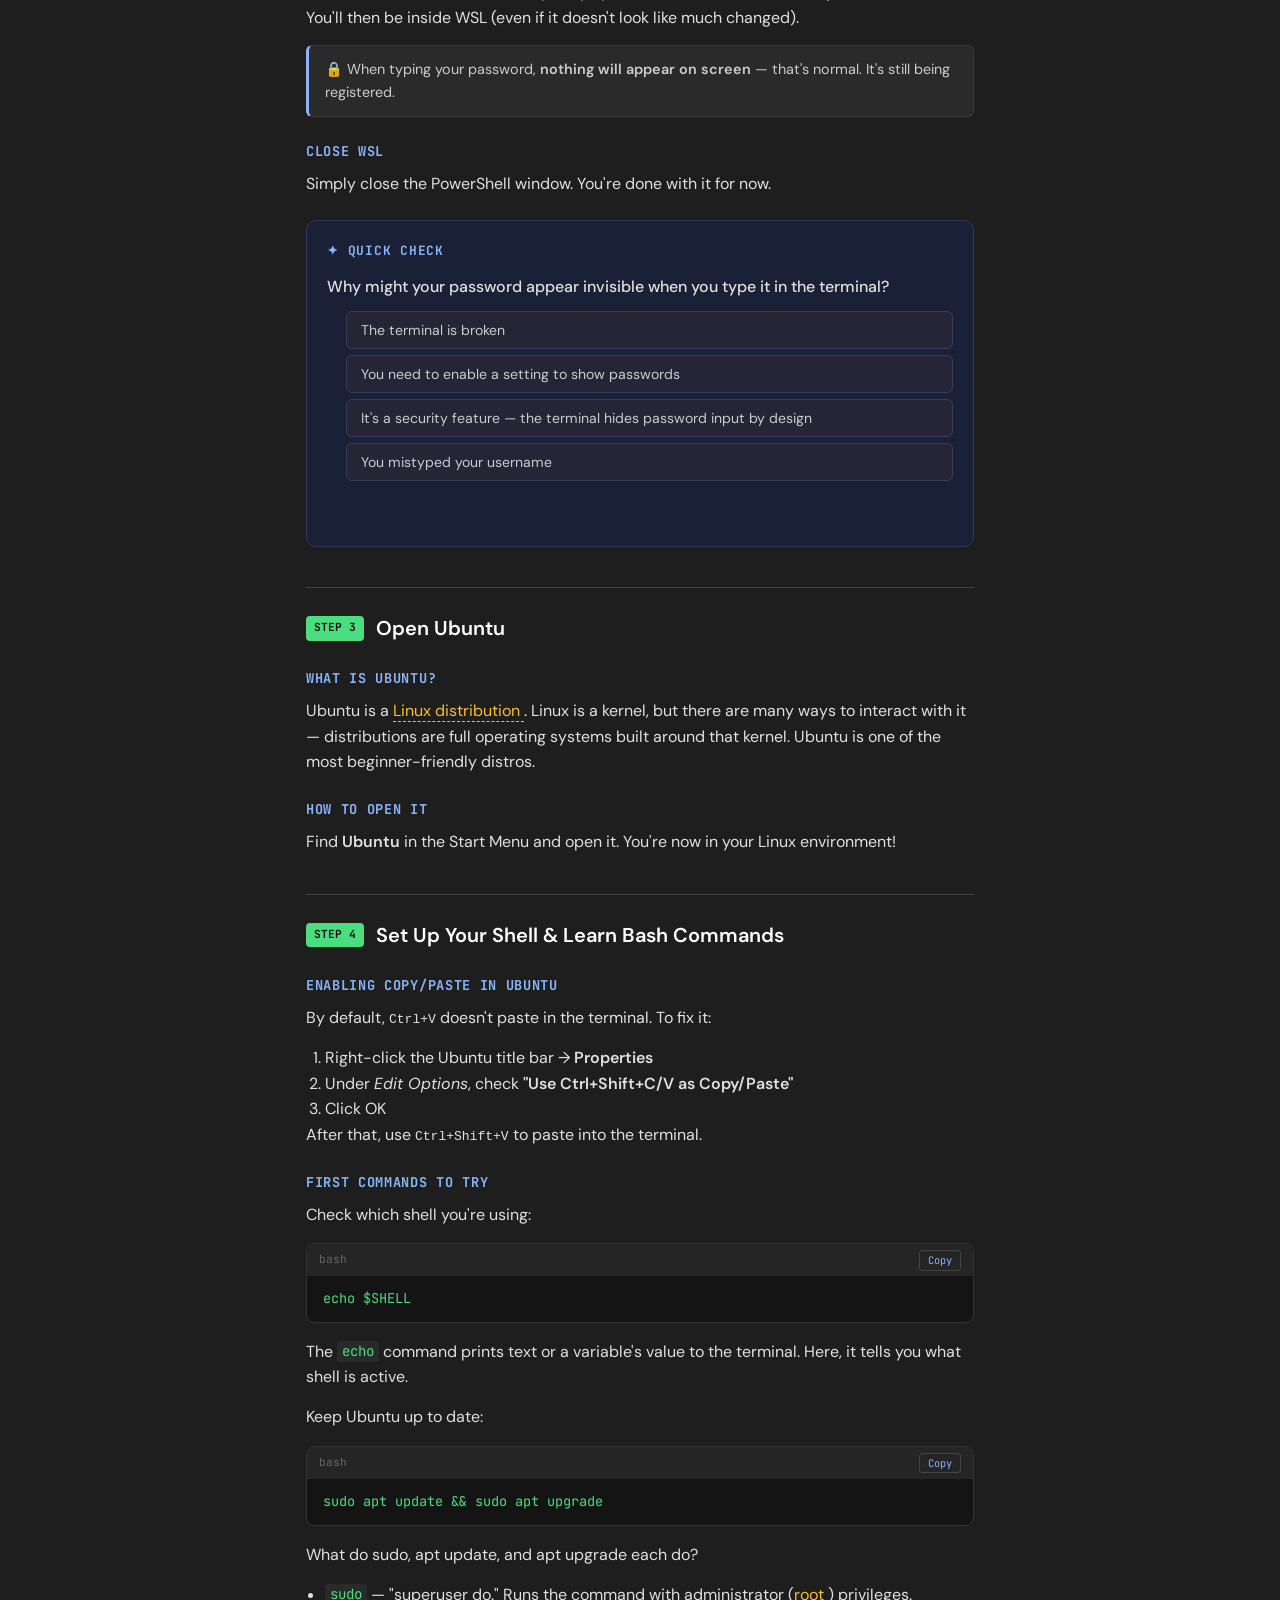
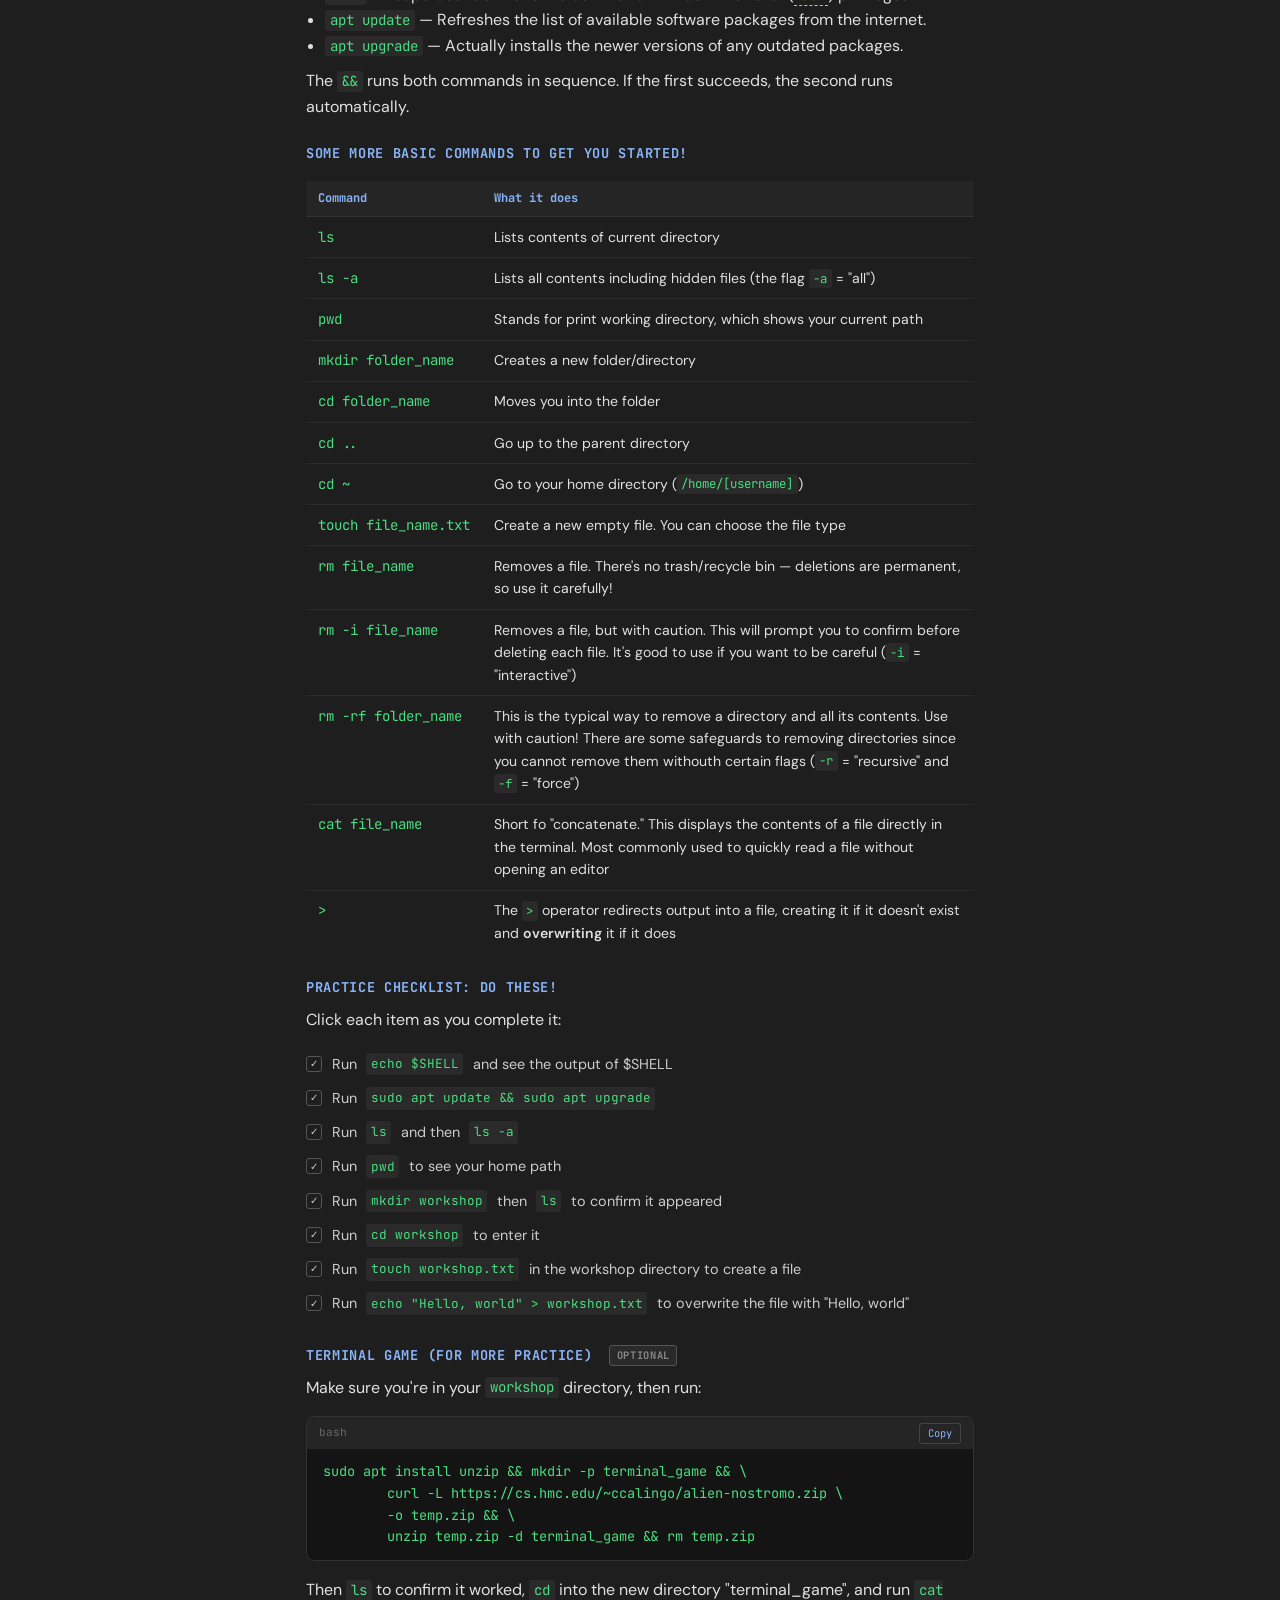
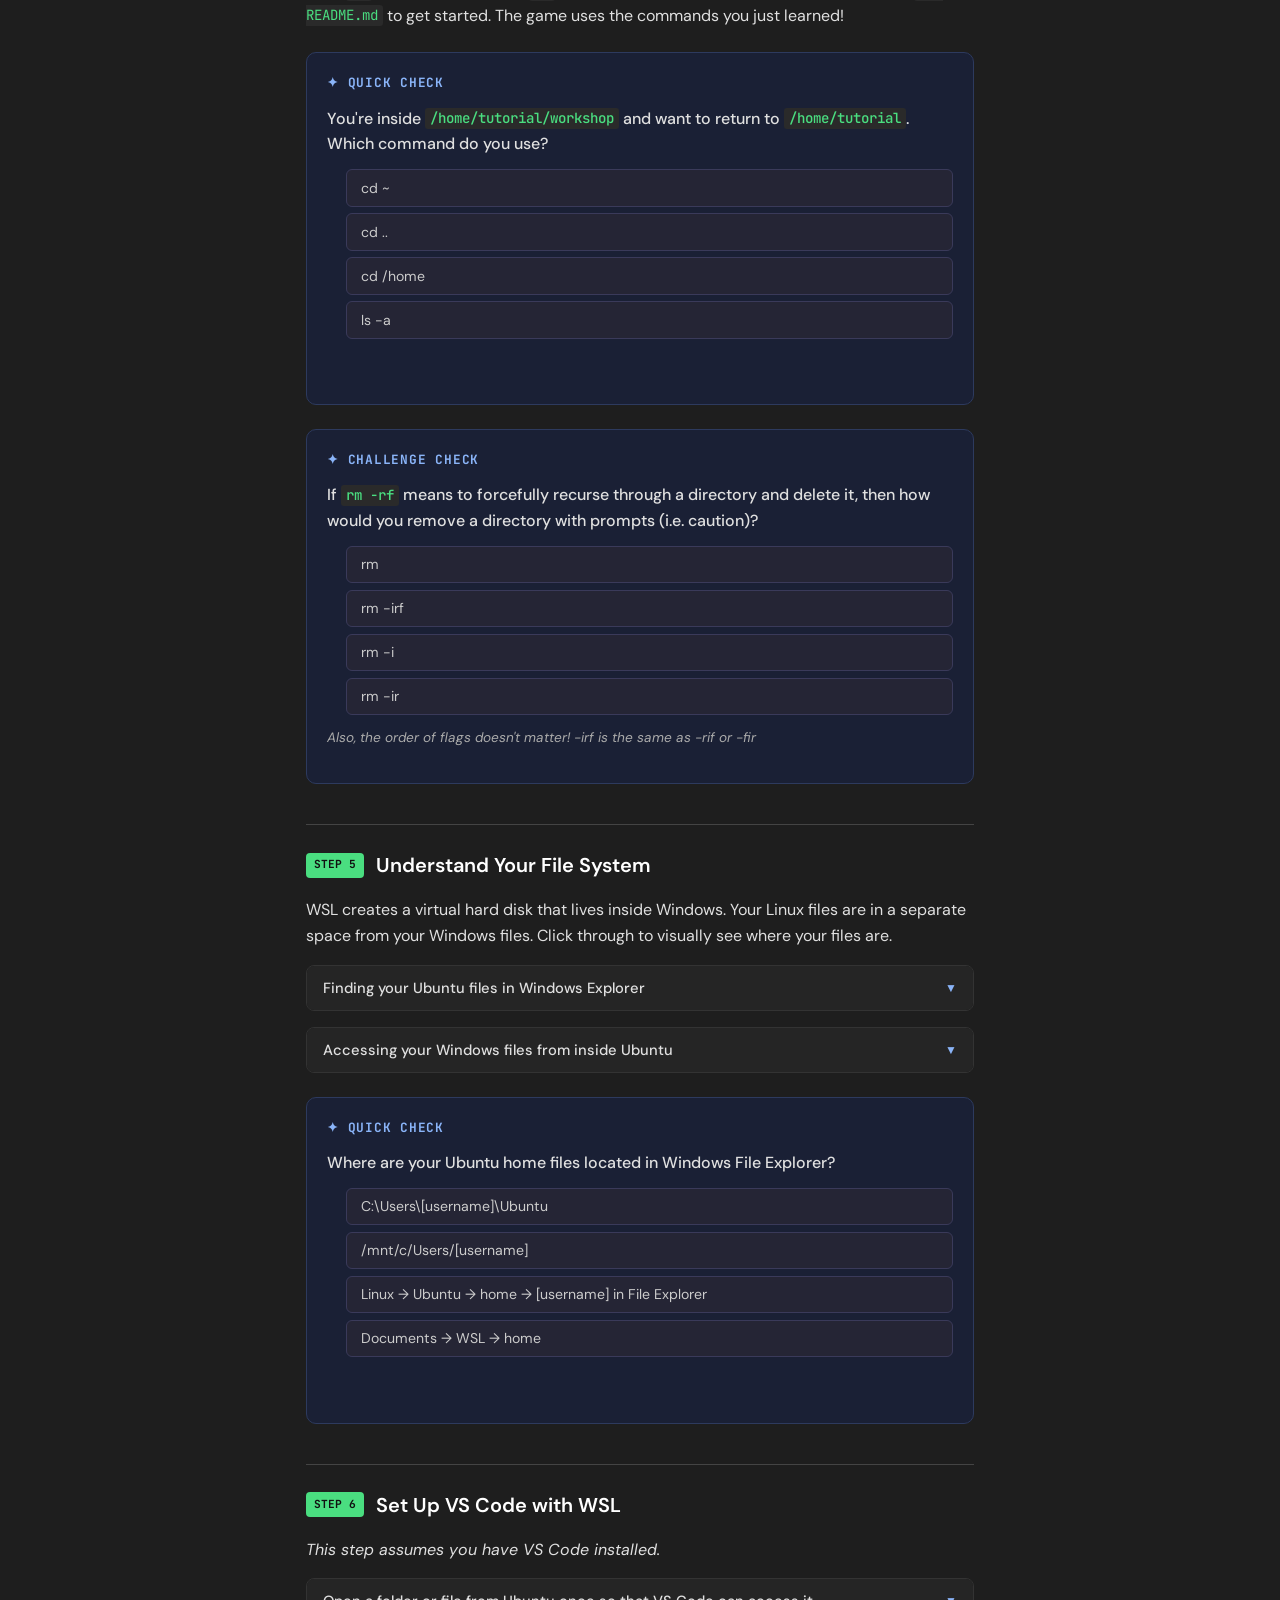
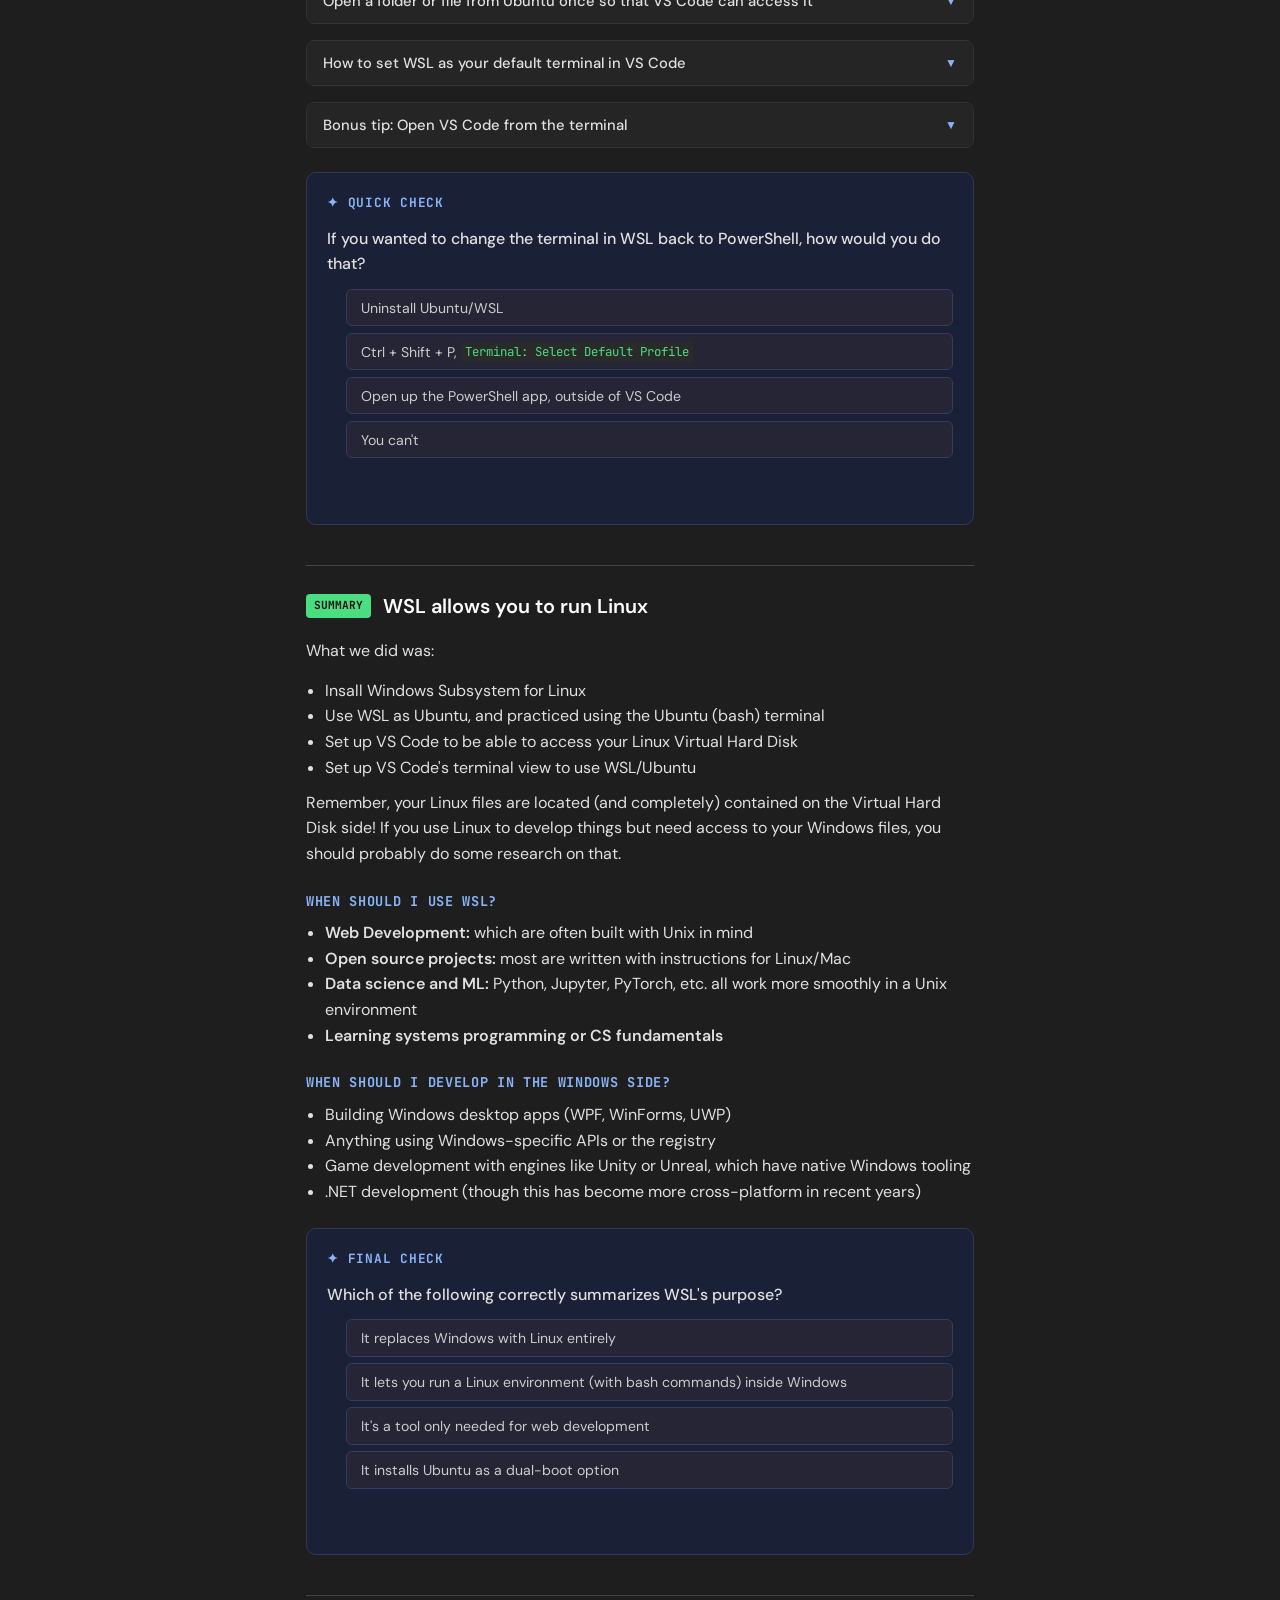
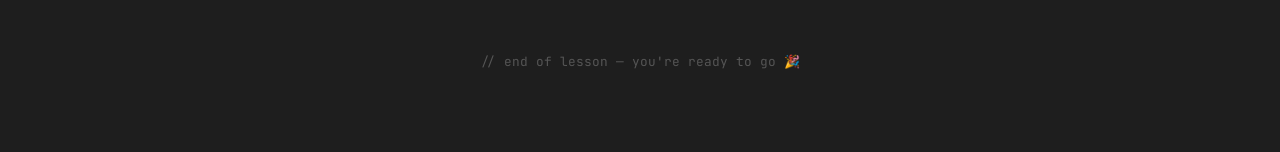
==== commit 0797a033: "Allowed local data storage for cookies" ====
--- a/wsl-lesson.html
+++ b/wsl-lesson.html
@@ -135,12 +135,12 @@
         <code>PowerShell</code>
       </li>
       <li>
-        Right-click <strong>Windows PowerShell</strong> →
-        <strong>Run as administrator</strong>
+        If you are using a secondary account on your machine, make 
+        sure it has adminsitrator privileges
       </li>
     </ul>
 
-    <div class="quiz-block">
+    <div class="quiz-block" id="quiz-1">
       <h4>✦ Quick Check</h4>
       <p class="quiz-question">
         What is the relationship between a shell and a kernel?
@@ -152,7 +152,7 @@
           </button>
         </li>
         <li>
-          <button onclick="checkAnswer(this, true)">
+          <button data-correct="true" onclick="checkAnswer(this, true)">
             The shell lets you send commands to the kernel
           </button>
         </li>
@@ -174,7 +174,7 @@
   <hr />
 
   <!-- ── STEP 2 ──────────────────────────────────────────────── -->
-  <div class="step-section">
+  <div class="step-section locked" data-requires="quiz-1">
     <div class="step-header">
       <span class="step-badge">STEP 2</span>
       <h2>Install WSL</h2>
@@ -250,7 +250,7 @@
     <h3>Close WSL</h3>
     <p>Simply close the PowerShell window. You're done with it for now.</p>
 
-    <div class="quiz-block">
+    <div class="quiz-block" id="quiz-2">
       <h4>✦ Quick Check</h4>
       <p class="quiz-question">
         Why might your password appear invisible when you type it
@@ -268,7 +268,7 @@
           </button>
         </li>
         <li>
-          <button onclick="checkAnswer(this, true)">
+          <button data-correct="true" onclick="checkAnswer(this, true)">
             It's a security feature — the terminal hides password
             input by design
           </button>
@@ -286,7 +286,7 @@
   <hr />
 
   <!-- ── STEP 3 ──────────────────────────────────────────────── -->
-  <div class="step-section">
+  <div class="step-section locked" data-requires="quiz-2"> 
     <div class="step-header">
       <span class="step-badge">STEP 3</span>
       <h2>Open Ubuntu</h2>
@@ -317,11 +317,30 @@
   <hr />
 
   <!-- ── STEP 4 ──────────────────────────────────────────────── -->
-  <div class="step-section">
+  <div class="step-section locked" data-requires="quiz-2">
     <div class="step-header">
       <span class="step-badge">STEP 4</span>
       <h2>Set Up Your Shell &amp; Learn Bash Commands</h2>
     </div>
+
+    <h3>Enabling copy/paste in Ubuntu</h3>
+    <p>
+      By default, <kbd>Ctrl+V</kbd> doesn't paste in the terminal.
+      To fix it:
+    </p>
+    <ol>
+      <li>
+        Right-click the Ubuntu title bar → <strong>Properties</strong>
+      </li>
+      <li>
+        Under <em>Edit Options</em>, check
+        <strong>"Use Ctrl+Shift+C/V as Copy/Paste"</strong>
+      </li>
+      <li>Click OK</li>
+    </ol>
+    <p>
+      After that, use <kbd>Ctrl+Shift+V</kbd> to paste into the terminal.
+    </p>
 
     <h3>First commands to try</h3>
 
@@ -350,39 +369,30 @@
       <pre>sudo apt update && sudo apt upgrade</pre>
     </div>
 
-    <div class="accordion">
-      <button class="accordion-btn" onclick="toggleAccordion(this)">
-        <span>What do sudo, apt update, and apt upgrade each do?</span>
-        <span class="chevron">▼</span>
-      </button>
-      <div class="accordion-body">
-        <div class="accordion-inner">
-          <p>
-            <code>sudo</code> — "superuser do." Runs the command with
-            administrator
-            (<span class="term" tabindex="0">root
-              <span class="term-tooltip">
-                The "root" user is the all-powerful admin account on
-                Linux systems. sudo lets you borrow that power for a
-                single command.
-              </span>
-            </span>) privileges.
-          </p>
-          <p>
-            <code>apt update</code> — Refreshes the list of available
-            software packages from the internet.
-          </p>
-          <p>
-            <code>apt upgrade</code> — Actually installs the newer
-            versions of any outdated packages.
-          </p>
-          <p>
-            The <code>&&</code> runs both commands in sequence — if the
-            first succeeds, the second runs automatically.
-          </p>
-        </div>
-      </div>
-    </div>
+    <p>What do sudo, apt update, and apt upgrade each do?</p>
+    <ul>
+      <li>
+        <code>sudo</code> — "superuser do." Runs the command with administrator
+        (<span class="term" tabindex="0">root
+          <span class="term-tooltip">
+            The "root" user is the all-powerful admin account on Linux systems.
+            sudo lets you borrow that power for a single command.
+          </span>
+        </span>) privileges.
+      </li>
+      <li>
+        <code>apt update</code> — Refreshes the list of available software packages
+        from the internet.
+      </li>
+      <li>
+        <code>apt upgrade</code> — Actually installs the newer versions of any outdated
+        packages.
+      </li>
+    </ul> 
+    <p style="margin-top:0.6rem">
+      The <code>&&</code> runs both commands in sequence. If the first succeeds, 
+      the second runs automatically.
+    </p>
 
     <h3>Some more basic commands to get you started!</h3>
 
@@ -505,71 +515,6 @@
       </li>
     </ul>
 
-    <div class="quiz-block">
-      <h4>✦ Quick Check</h4>
-      <p class="quiz-question">
-        You're inside <code>/home/tutorial/workshop</code> and want to
-        return to <code>/home/tutorial</code>. Which command do you use?
-      </p>
-      <ul class="quiz-options">
-        <li>
-          <button onclick="checkAnswer(this, false)">cd ~</button>
-        </li>
-        <li>
-          <button onclick="checkAnswer(this, true)">cd ..</button>
-        </li>
-        <li>
-          <button onclick="checkAnswer(this, false)">cd /home</button>
-        </li>
-        <li>
-          <button onclick="checkAnswer(this, false)">ls -a</button>
-        </li>
-      </ul>
-      <p class="quiz-feedback"></p>
-    </div>
-
-    <div class="quiz-block">
-      <h4>✦ Challenge Check</h4>
-      <p class="quiz-question">
-        If <code>rm -rf</code> means to forcefully recurse through a directory 
-        and delete it, then how would you remove a directory with prompts (i.e. caution)? 
-      </p>
-      <ul class="quiz-options">
-        <li>
-          <button onclick="checkAnswer(this, false)">rm</button>
-        </li>
-        <li>
-          <button onclick="checkAnswer(this, false)">rm -irf</button>
-        </li>
-        <li>
-          <button onclick="checkAnswer(this, false)">rm -i</button>
-        </li>
-        <li>
-          <button onclick="checkAnswer(this, true)">rm -ir</button>
-        </li>
-      </ul>
-      <p class="quiz-feedback">Also, the order of flags doesn't matter! 
-      -irf is the same as -rif or -fir</p>
-    </div>
-
-    <h3>Enabling copy/paste in Ubuntu</h3>
-    <p>
-      By default, <kbd>Ctrl+V</kbd> doesn't paste in the terminal.
-      To fix it:
-    </p>
-    <ol>
-      <li>
-        Right-click the Ubuntu title bar → <strong>Properties</strong>
-      </li>
-      <li>
-        Under <em>Edit Options</em>, check
-        <strong>"Use Ctrl+Shift+C/V as Copy/Paste"</strong>
-      </li>
-      <li>Click OK</li>
-    </ol>
-    <p>
-      After that, use <kbd>Ctrl+Shift+V</kbd> to paste into the terminal.
-    </p>
 
     <h3>
       Terminal game (for more practice)
@@ -588,21 +533,70 @@
         )">Copy</button>
       </div>
       <pre>sudo apt install unzip && mkdir -p terminal_game && \
-curl -L https://cs.hmc.edu/~ccalingo/alien-nostromo.zip \
-  -o temp.zip && \
-unzip temp.zip -d terminal_game && rm temp.zip</pre>
-    </div>
+        curl -L https://cs.hmc.edu/~ccalingo/alien-nostromo.zip \
+        -o temp.zip && \
+        unzip temp.zip -d terminal_game && rm temp.zip</pre>
+    </div>
+
     <p>
       Then <code>ls</code> to confirm it worked, <code>cd</code> into
       the new directory "terminal_game", and run <code>cat README.md</code> to get
       started. The game uses the commands you just learned!
     </p>
+
+    <div class="quiz-block" id="quiz-3">
+      <h4>✦ Quick Check</h4>
+      <p class="quiz-question">
+        You're inside <code>/home/tutorial/workshop</code> and want to
+        return to <code>/home/tutorial</code>. Which command do you use?
+      </p>
+      <ul class="quiz-options">
+        <li>
+          <button onclick="checkAnswer(this, false)">cd ~</button>
+        </li>
+        <li>
+          <button data-correct="true" onclick="checkAnswer(this, true)">cd ..</button>
+        </li>
+        <li>
+          <button onclick="checkAnswer(this, false)">cd /home</button>
+        </li>
+        <li>
+          <button onclick="checkAnswer(this, false)">ls -a</button>
+        </li>
+      </ul>
+      <p class="quiz-feedback"></p>
+    </div>
+
+    <div class="quiz-block" id="quiz-4">
+      <h4>✦ Challenge Check</h4>
+      <p class="quiz-question">
+        If <code>rm -rf</code> means to forcefully recurse through a directory 
+        and delete it, then how would you remove a directory with prompts (i.e. caution)? 
+      </p>
+      <ul class="quiz-options">
+        <li>
+          <button onclick="checkAnswer(this, false)">rm</button>
+        </li>
+        <li>
+          <button onclick="checkAnswer(this, false)">rm -irf</button>
+        </li>
+        <li>
+          <button onclick="checkAnswer(this, false)">rm -i</button>
+        </li>
+        <li>
+          <button data-correct="true" onclick="checkAnswer(this, true)">rm -ir</button>
+        </li>
+      </ul>
+      <p class="quiz-feedback">Also, the order of flags doesn't matter! 
+      -irf is the same as -rif or -fir</p>
+    </div>
+
   </div>
 
   <hr />
 
   <!-- ── STEP 5 ──────────────────────────────────────────────── -->
-  <div class="step-section">
+  <div class="step-section locked" data-requires="quiz-3 quiz-4">
     <div class="step-header">
       <span class="step-badge">STEP 5</span>
       <h2>Understand Your File System</h2>
@@ -676,7 +670,7 @@
       </div>
     </div>
 
-    <div class="quiz-block">
+    <div class="quiz-block" id="quiz-5">
       <h4>✦ Quick Check</h4>
       <p class="quiz-question">
         Where are your Ubuntu home files located in Windows
@@ -694,7 +688,7 @@
           </button>
         </li>
         <li>
-          <button onclick="checkAnswer(this, true)">
+          <button data-correct="true" onclick="checkAnswer(this, true)">
             Linux → Ubuntu → home → [username] in File Explorer
           </button>
         </li>
@@ -711,7 +705,7 @@
   <hr />
 
   <!-- ── STEP 6 ──────────────────────────────────────────────── -->
-  <div class="step-section">
+  <div class="step-section locked" data-requires="quiz-5">
     <div class="step-header">
       <span class="step-badge">STEP 6</span>
       <h2>Set Up VS Code with WSL</h2>
@@ -743,7 +737,7 @@
                             <span>Windows path</span>
                             <button class="copy-btn"
                               onclick="copyCode(this,
-                                '\\wsl.localhost')"
+                                '\\\\wsl.localhost')"
                             >Copy</button>
                         </div>
                         <pre>\\wsl.localhost</pre>
@@ -800,30 +794,55 @@
         <div class="accordion-body">
             <div class="accordion-inner">
                 Once set up, you can launch VS Code on any file directly from Ubuntu/WSL, 
-                or any terminal, by running it with the command <code>code filename</code>:
-            </div>
-            <div class="code-block">
-                <div class="code-block-header">
-                    <span>any terminal</span>
-                    <button class="copy-btn"
-                        onclick="copyCode(this, 'code workshop.txt')"
-                    >Copy</button>
-                </div>
-                <pre>code workshop.txt</pre>
+                or any terminal, by running it with the command <code>code filename</code>.
+                Try it with <code>code workshop.txt</code>
             </div>
         </div>
     </div>
 
+    <div class="quiz-block" id="quiz-6">
+      <h4>✦ Quick Check</h4>
+      <p class="quiz-question">
+        If you wanted to change the terminal in WSL back to PowerShell, how would you 
+        do that?
+      </p>
+        <ul class="quiz-options">
+          <li>
+            <button onclick="checkAnswer(this, false)">
+              Uninstall Ubuntu/WSL
+            </button>
+          </li>
+          <li>
+            <button data-correct="true" onclick="checkAnswer(this, true)">
+              Ctrl + Shift + P, <code>Terminal: Select Default Profile</code>
+            </button>
+          </li>
+          <li>
+            <button onclick="checkAnswer(this, false)">
+              Open up the PowerShell app, outside of VS Code
+            </button>
+          </li>
+          <li>
+            <button onclick="checkAnswer(this, false)">
+              You can't
+            </button>
+          </li>
+        </ul>
+      <p class="quiz-feedback"></p>
+    </div>
   </div>
 
   <hr />
 
-  <div class="step-section">
+  <!-- ── SUMMARY ──────────────────────────────────────────────── -->
+  <div class="step-section locked" data-requires="quiz-6">
       <div class="step-header">
           <span class="step-badge">SUMMARY</span>
           <h2>WSL allows you to run Linux</h2>
       </div>
-          What we did was
+      <p>
+        What we did was:
+      </p>
           <ul>
               <li>
                   Insall Windows Subsystem for Linux
@@ -838,7 +857,7 @@
                   Set up VS Code's terminal view to use WSL/Ubuntu
               </li>
           </ul>
-          <p style="margin-top:0.5rem">
+          <p style="margin-top:0.6rem">
               Remember, your Linux files are located (and completely) contained on the
               Virtual Hard Disk side! If you use Linux to develop things but need access
               to your Windows files, you should probably do some research on that.
@@ -893,7 +912,7 @@
               </button>
               </li>
               <li>
-              <button onclick="checkAnswer(this, true)">
+              <button data-correct="true" onclick="checkAnswer(this, true)">
                   It lets you run a Linux environment (with bash commands)
                   inside Windows
               </button>
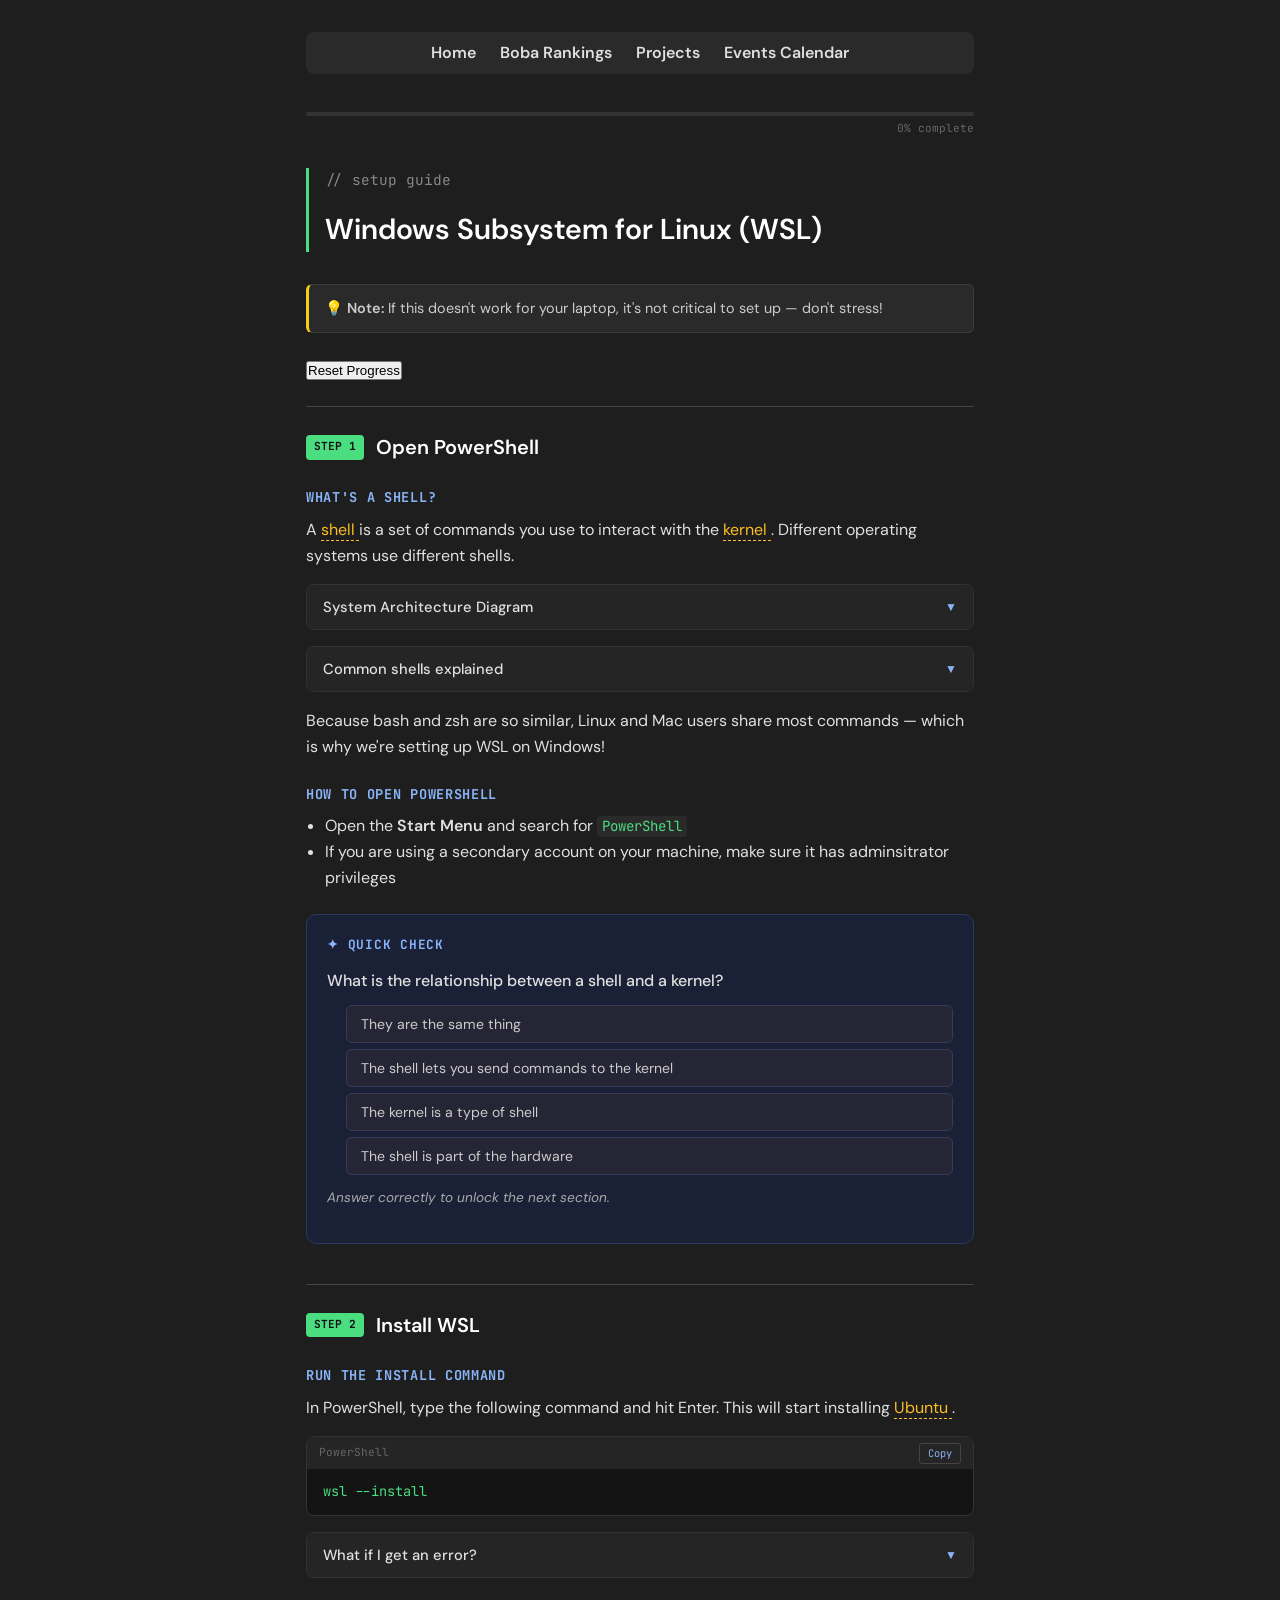
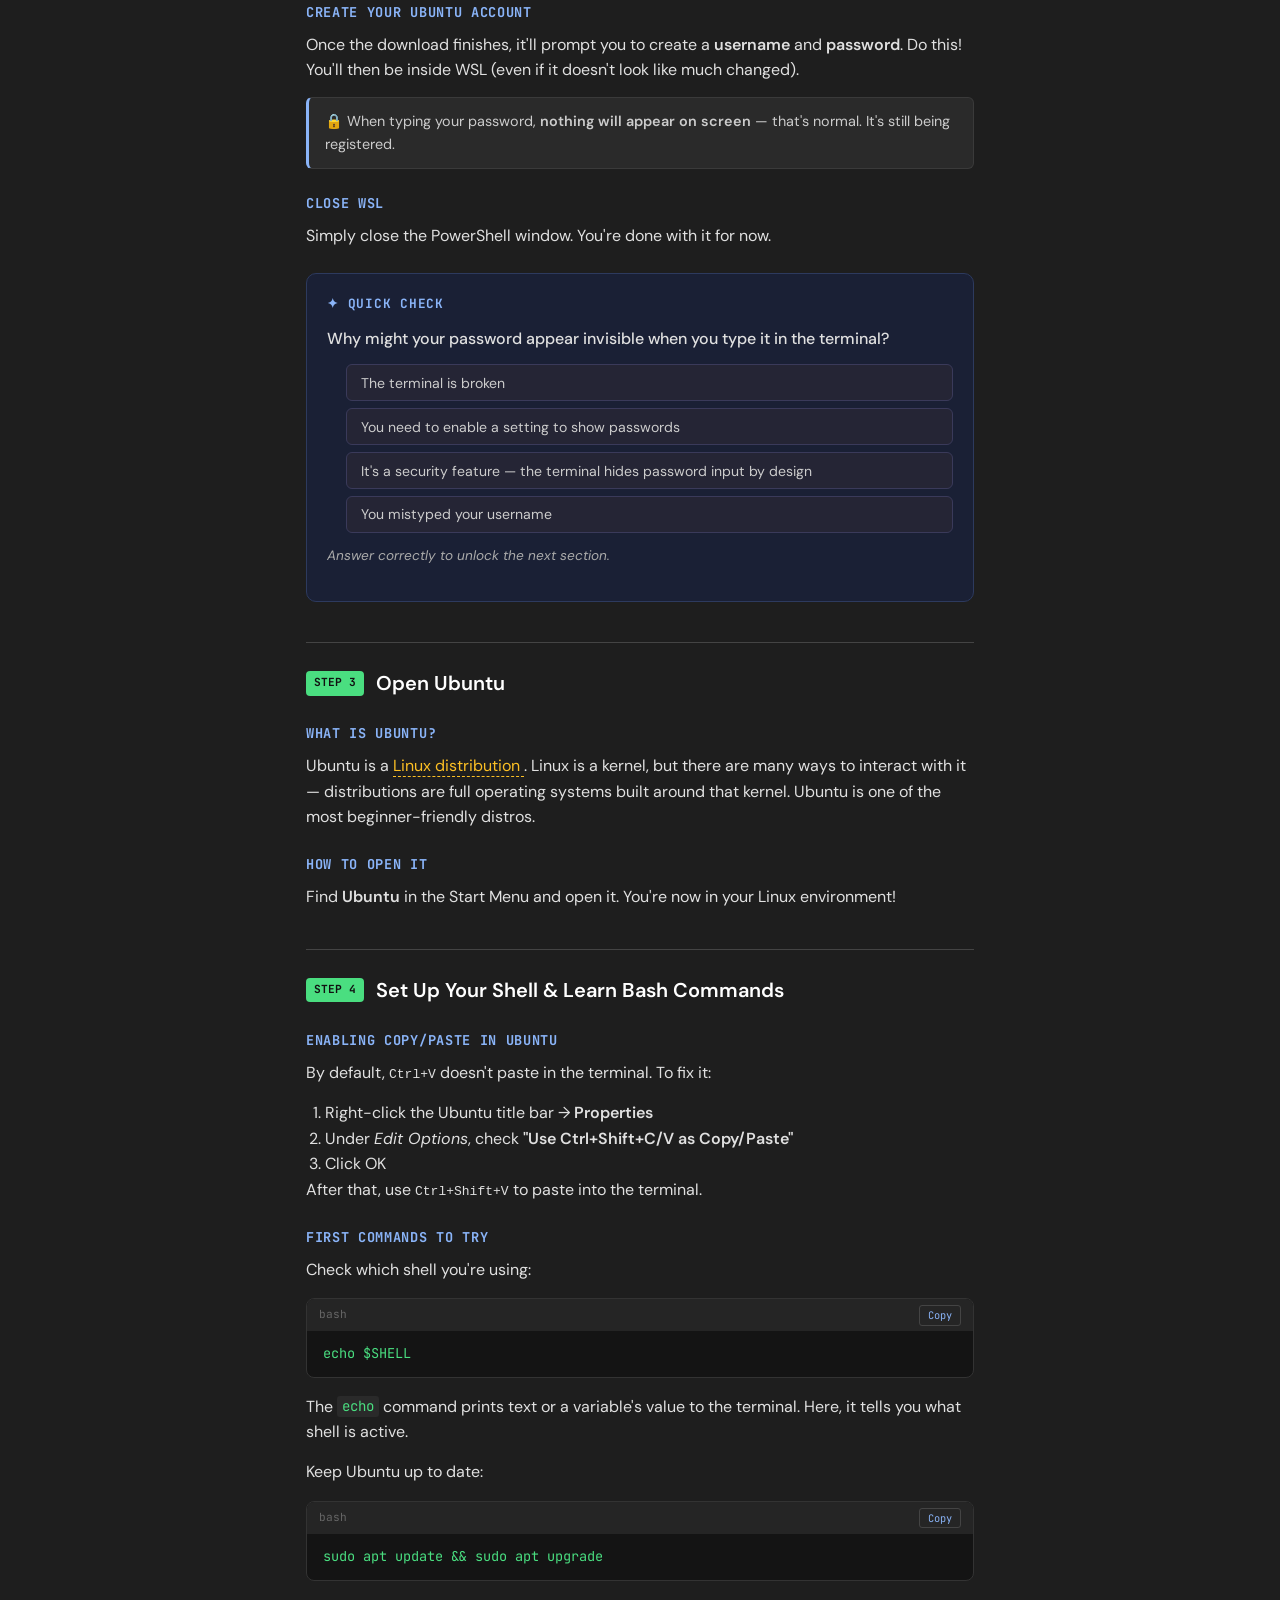
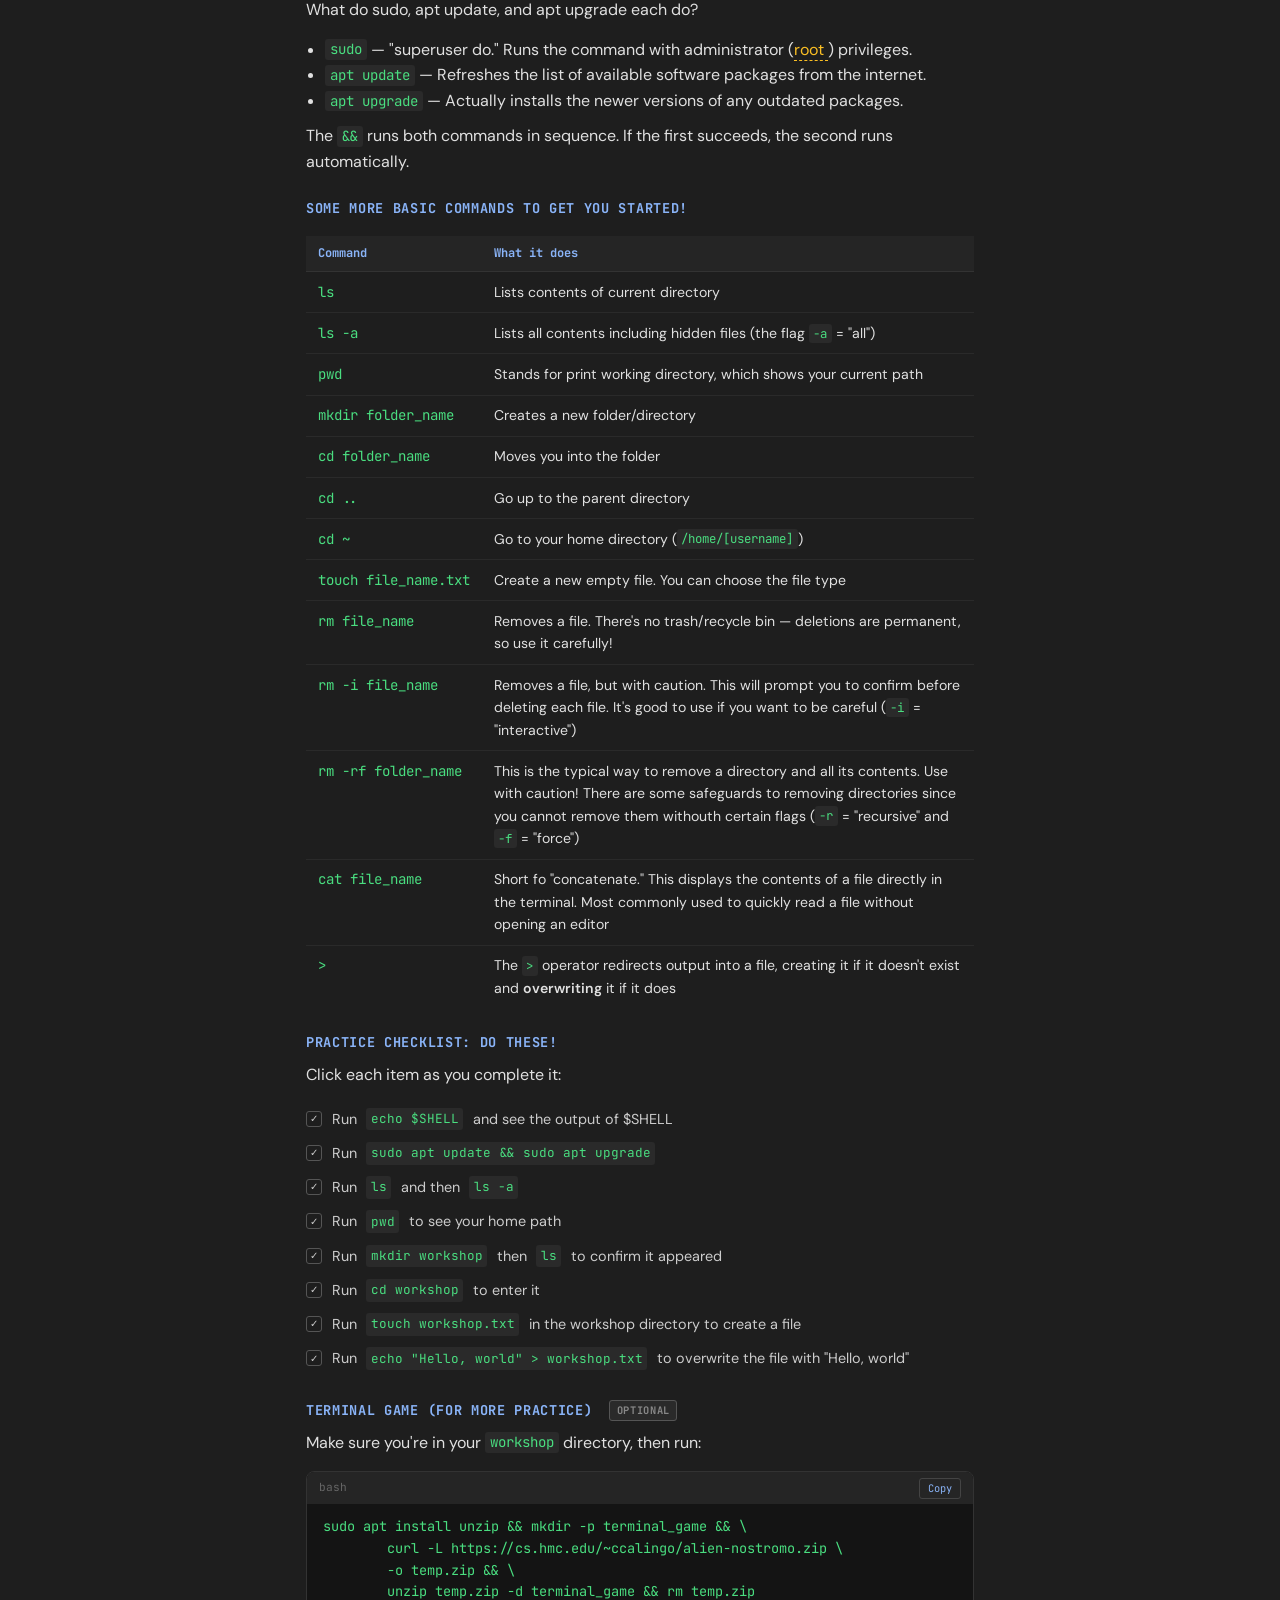
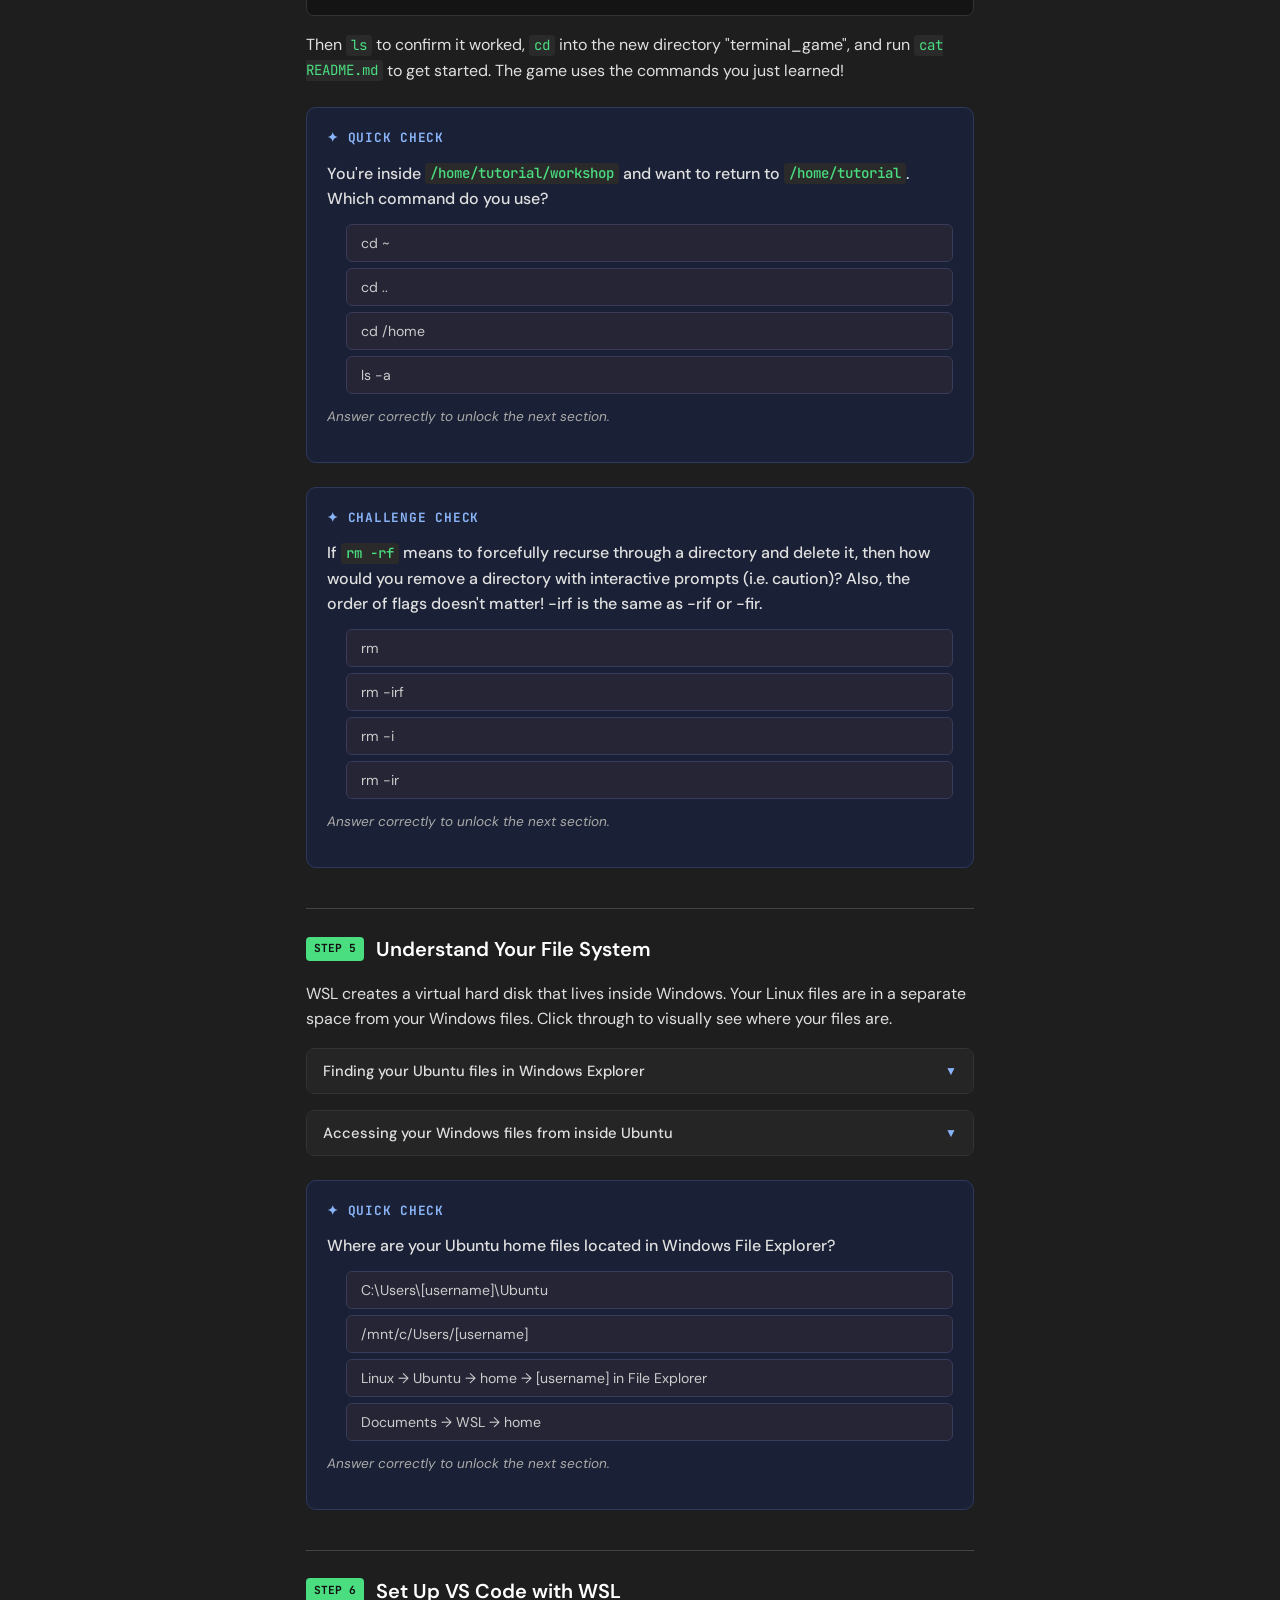
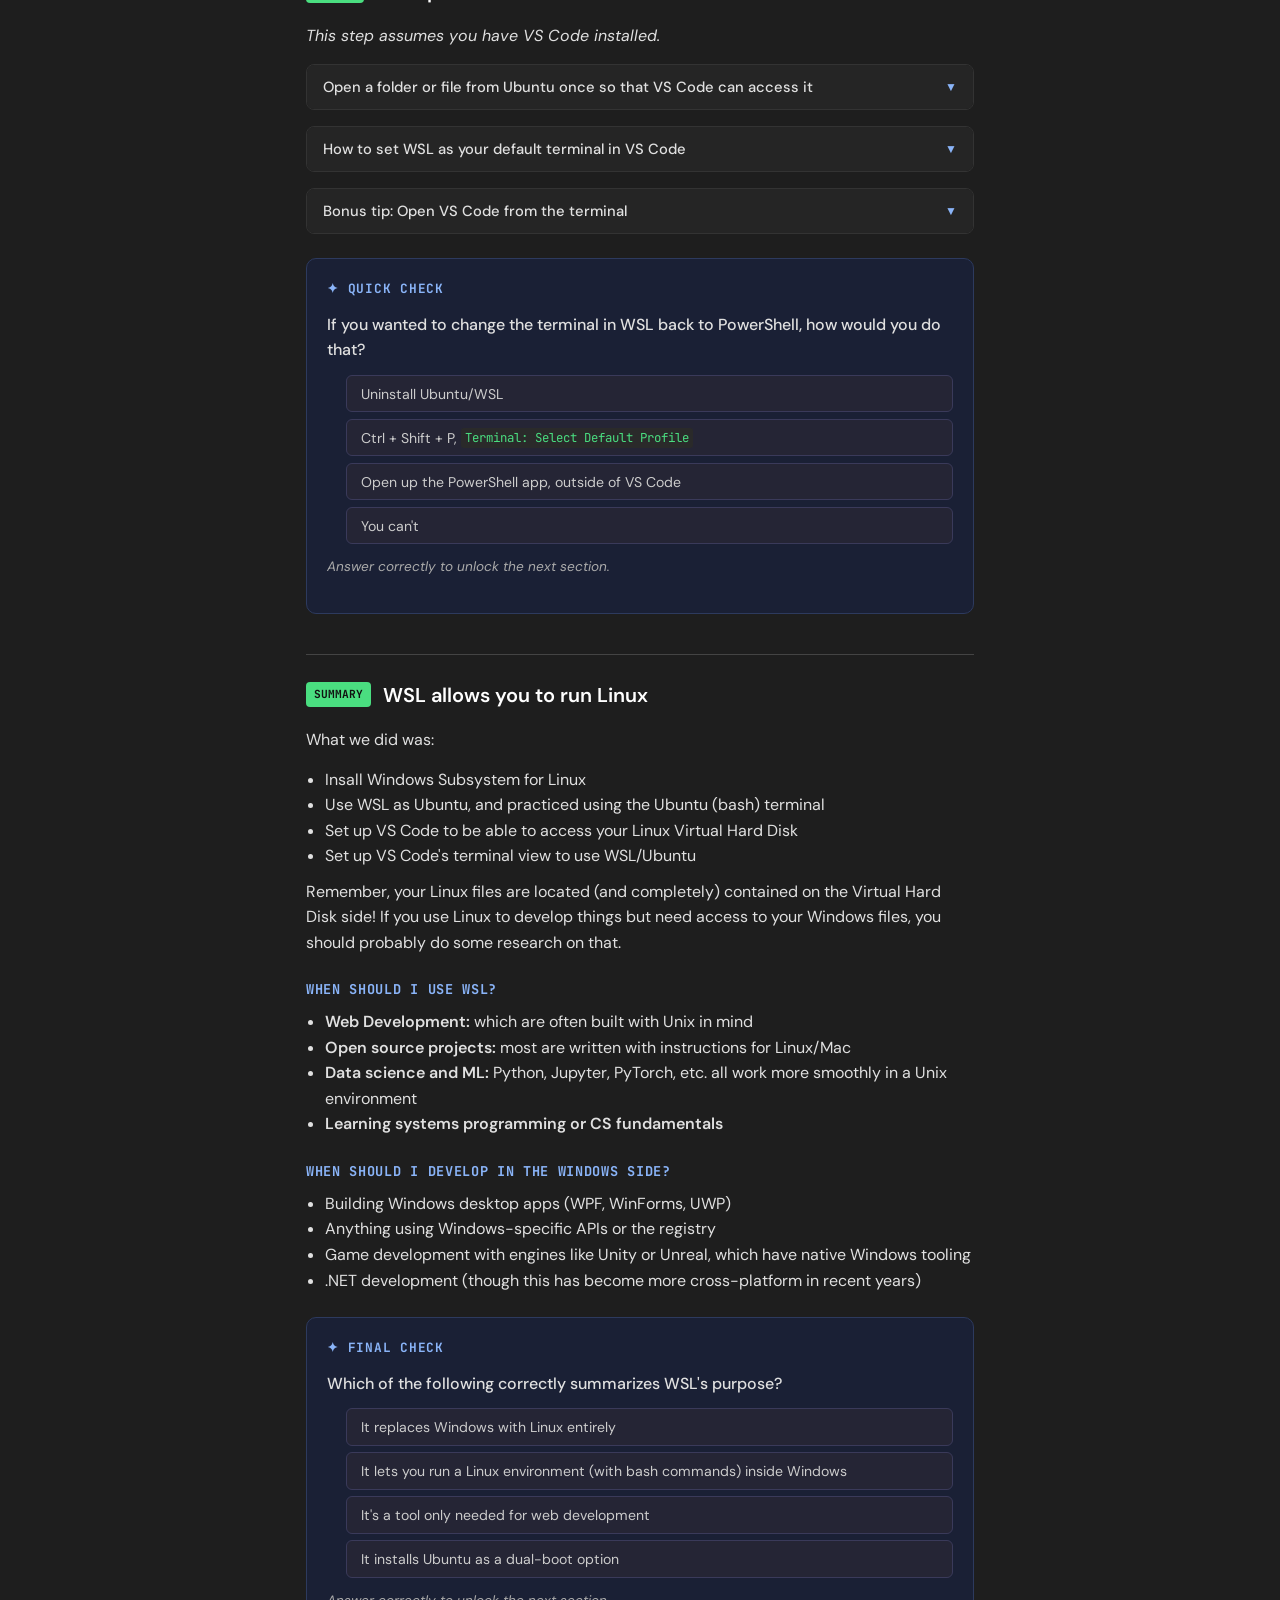
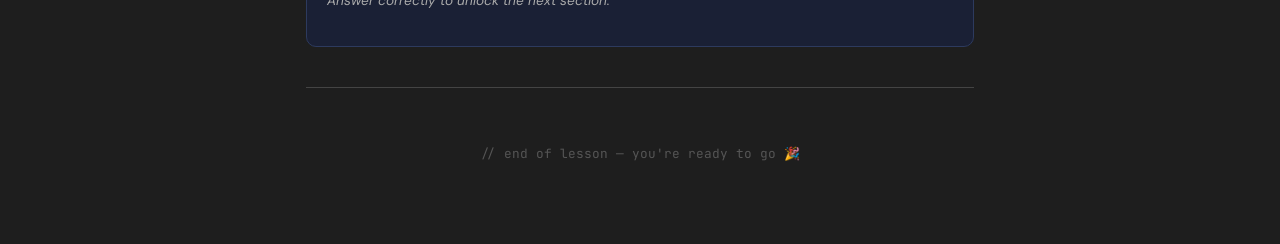
==== commit e072f4b1: "Added message in quiz blocks" ====
--- a/wsl-lesson.html
+++ b/wsl-lesson.html
@@ -45,6 +45,10 @@
     💡 <strong>Note:</strong> If this doesn't work for your laptop,
     it's not critical to set up — don't stress!
   </div>
+
+  <button class="reset-btn" onclick="resetProgress()">
+    Reset Progress
+  </button>
 
   <hr />
 
@@ -167,7 +171,9 @@
           </button>
         </li>
       </ul>
-      <p class="quiz-feedback"></p>
+      <p class="quiz-feedback">Answer correctly to unlock the next
+        section.
+      </p>
     </div>
   </div>
 
@@ -279,7 +285,9 @@
           </button>
         </li>
       </ul>
-      <p class="quiz-feedback"></p>
+      <p class="quiz-feedback">Answer correctly to unlock the next
+        section.
+      </p>
     </div>
   </div>
 
@@ -564,14 +572,16 @@
           <button onclick="checkAnswer(this, false)">ls -a</button>
         </li>
       </ul>
-      <p class="quiz-feedback"></p>
+      <p class="quiz-feedback">Answer correctly to unlock the next section.</p>
     </div>
 
     <div class="quiz-block" id="quiz-4">
       <h4>✦ Challenge Check</h4>
       <p class="quiz-question">
         If <code>rm -rf</code> means to forcefully recurse through a directory 
-        and delete it, then how would you remove a directory with prompts (i.e. caution)? 
+        and delete it, then how would you remove a directory with 
+        interactive prompts (i.e. caution)? Also, the order of flags doesn't
+        matter! -irf is the same as -rif or -fir. 
       </p>
       <ul class="quiz-options">
         <li>
@@ -587,8 +597,7 @@
           <button data-correct="true" onclick="checkAnswer(this, true)">rm -ir</button>
         </li>
       </ul>
-      <p class="quiz-feedback">Also, the order of flags doesn't matter! 
-      -irf is the same as -rif or -fir</p>
+      <p class="quiz-feedback">Answer correctly to unlock the next section.</p>
     </div>
 
   </div>
@@ -698,7 +707,8 @@
           </button>
         </li>
       </ul>
-      <p class="quiz-feedback"></p>
+      <p class="quiz-feedback">Answer correctly to unlock the 
+        next section.</p>
     </div>
   </div>
 
@@ -828,7 +838,9 @@
             </button>
           </li>
         </ul>
-      <p class="quiz-feedback"></p>
+      <p class="quiz-feedback">Answer correctly to unlock the 
+        next section.
+      </p>
     </div>
   </div>
 
@@ -928,7 +940,9 @@
               </button>
               </li>
           </ul>
-          <p class="quiz-feedback"></p>
+          <p class="quiz-feedback">Answer correctly to unlock
+            the next section.
+          </p>
       </div>
   </div>
   
@@ -936,7 +950,6 @@
 
   <div class="lesson-footer">
     // end of lesson — you're ready to go 🎉
-  </div>
   </div>
 
   <script src="wsl.js"></script>
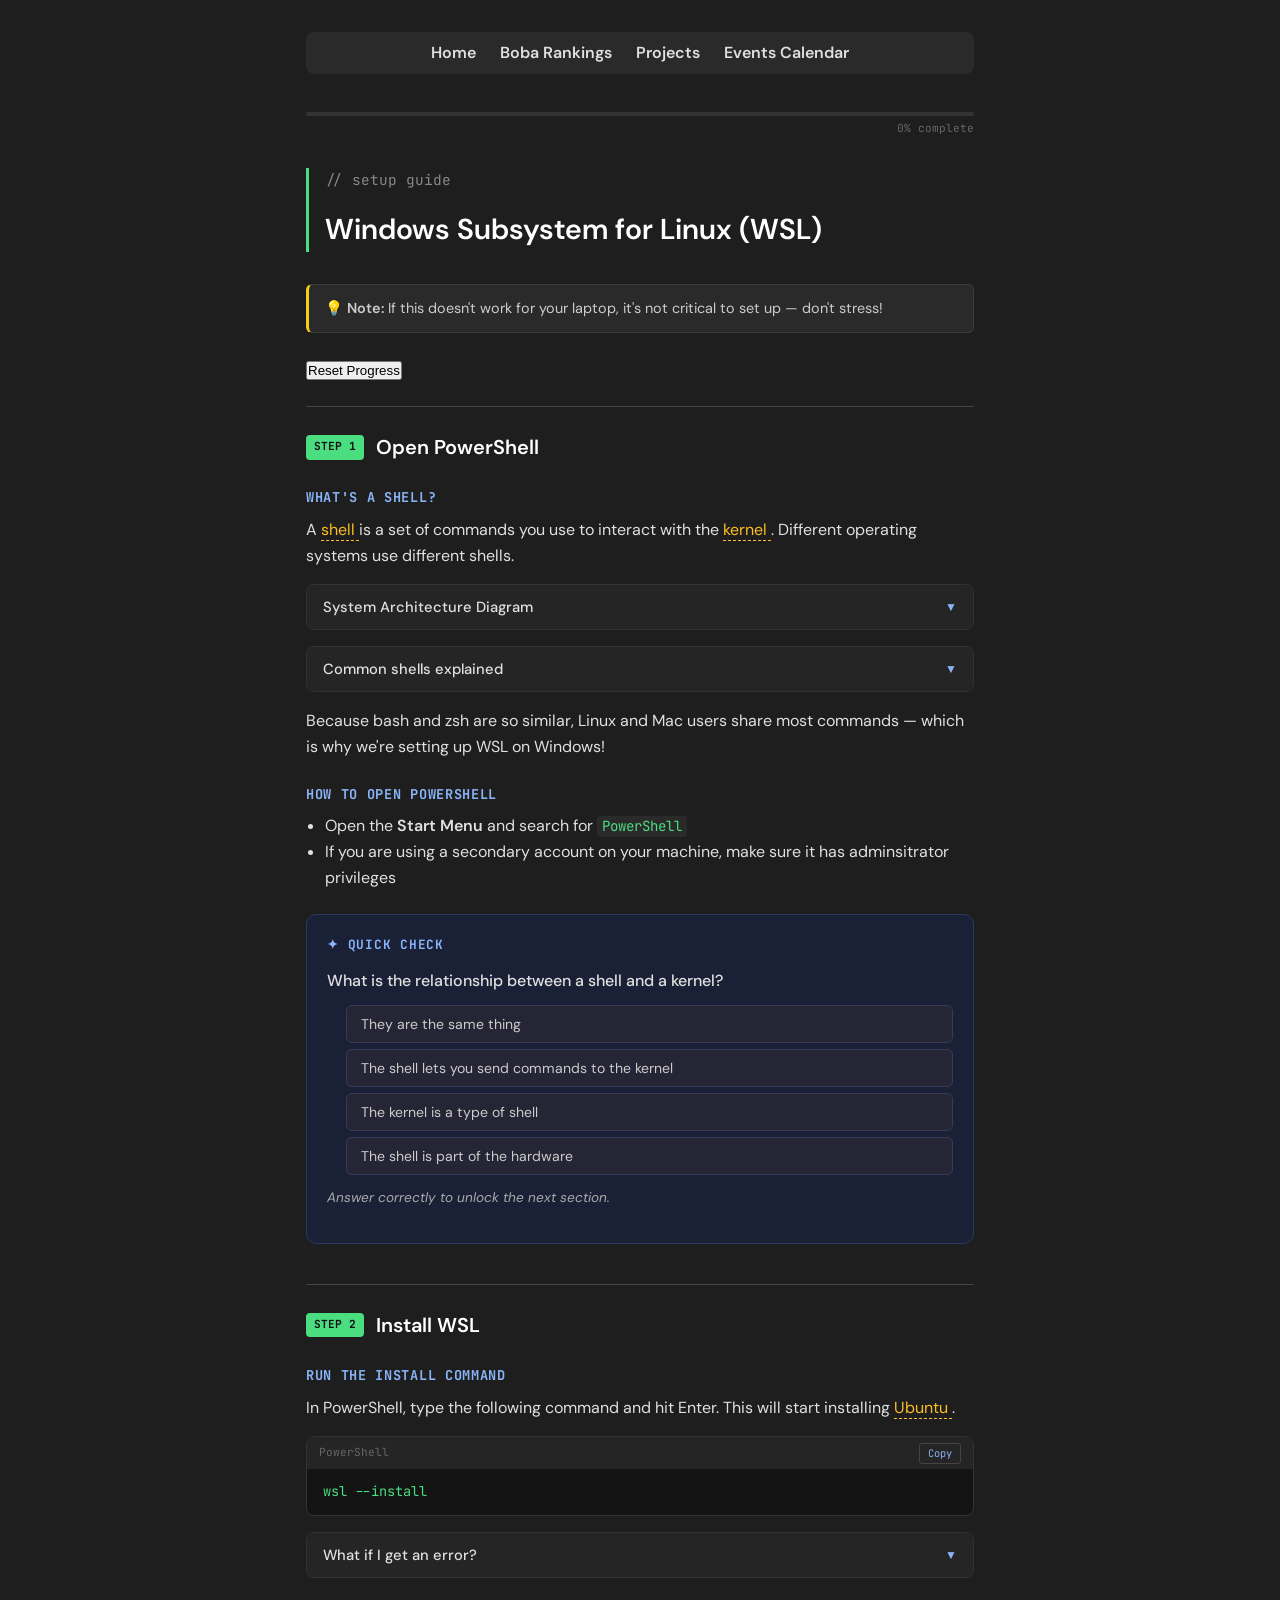
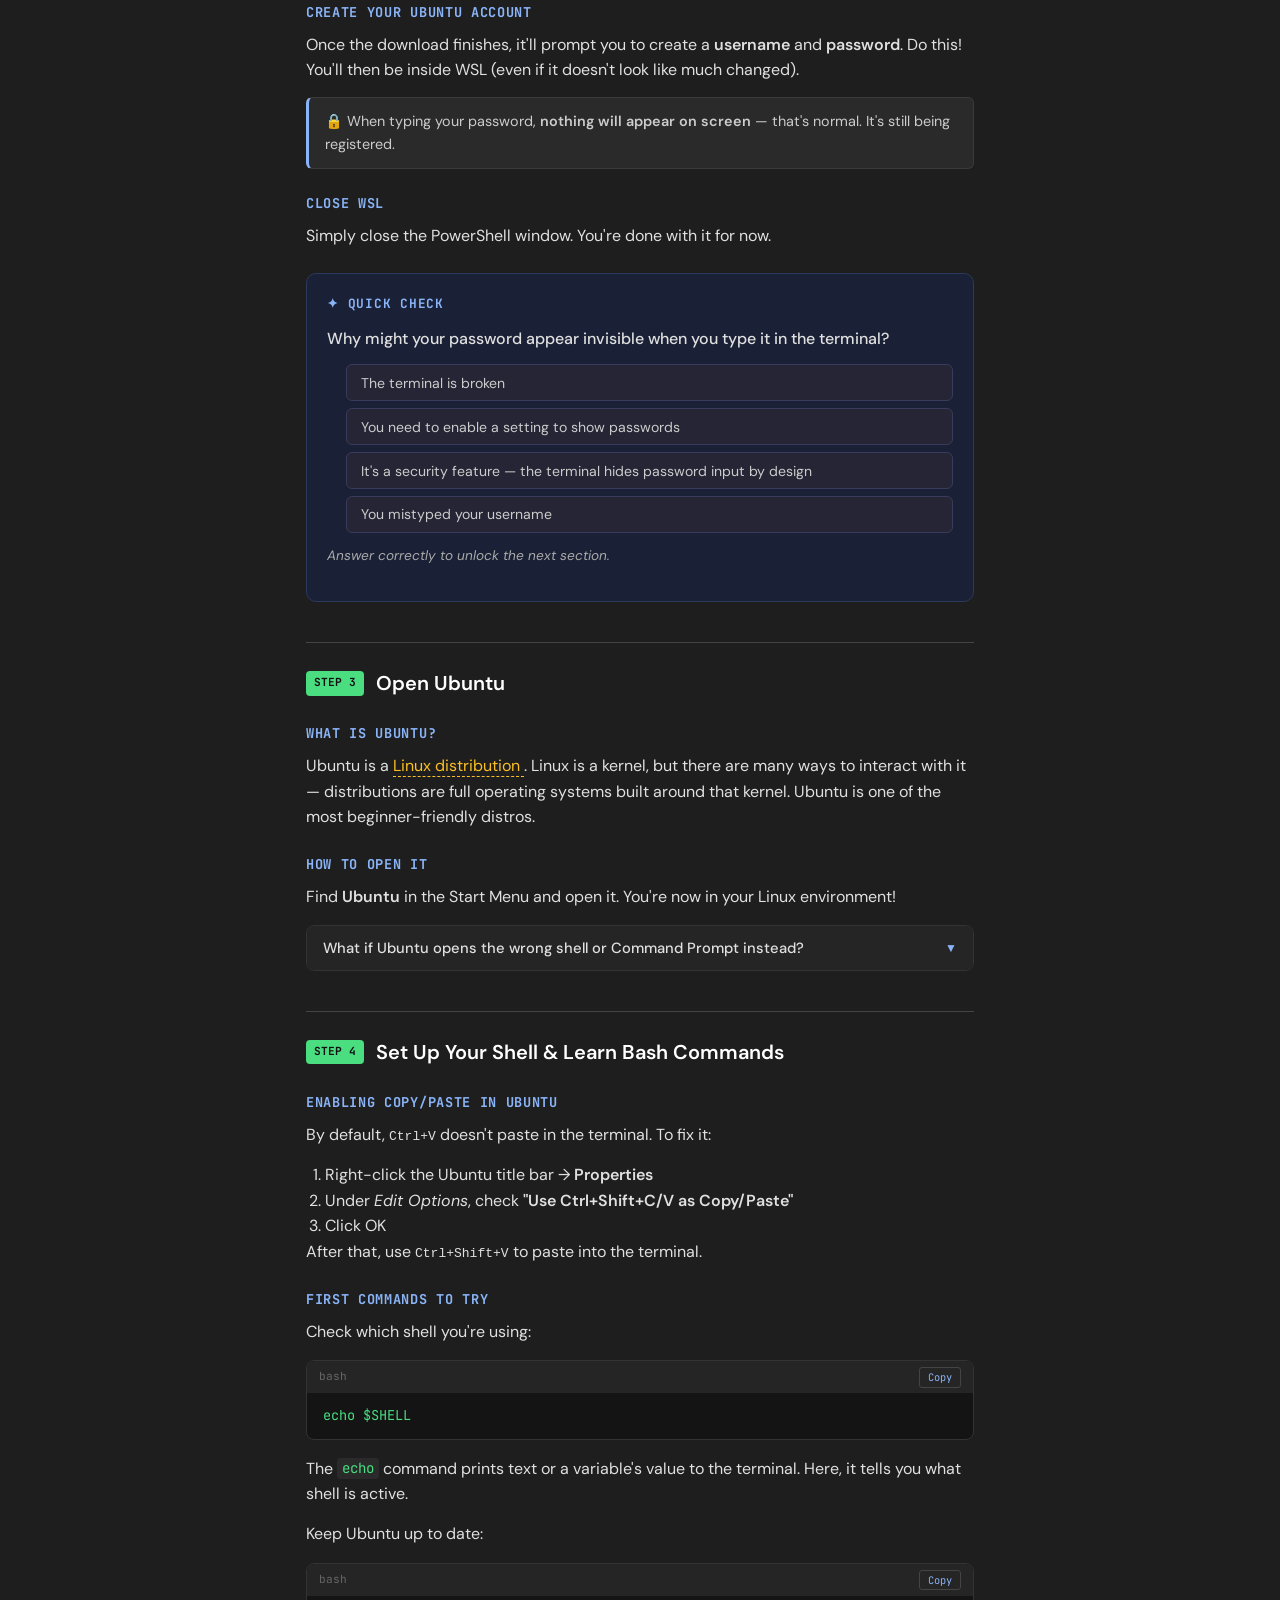
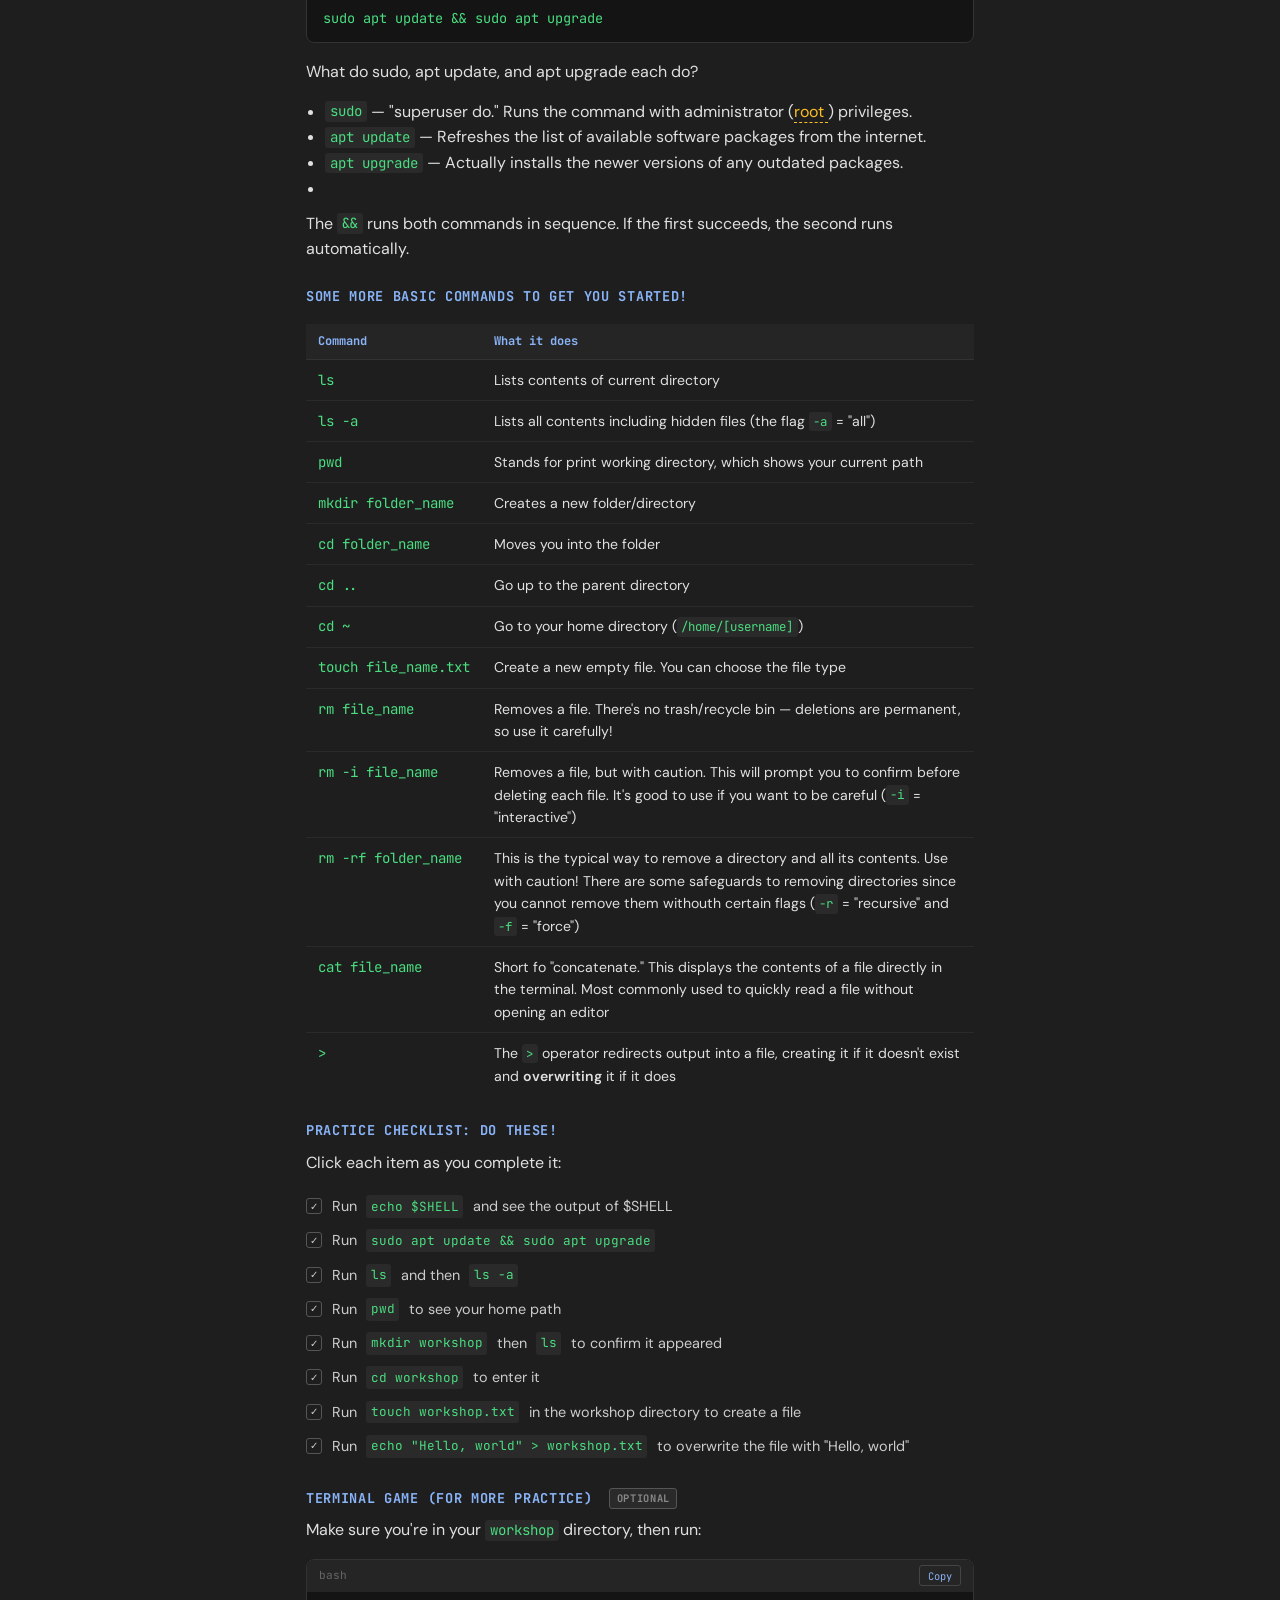
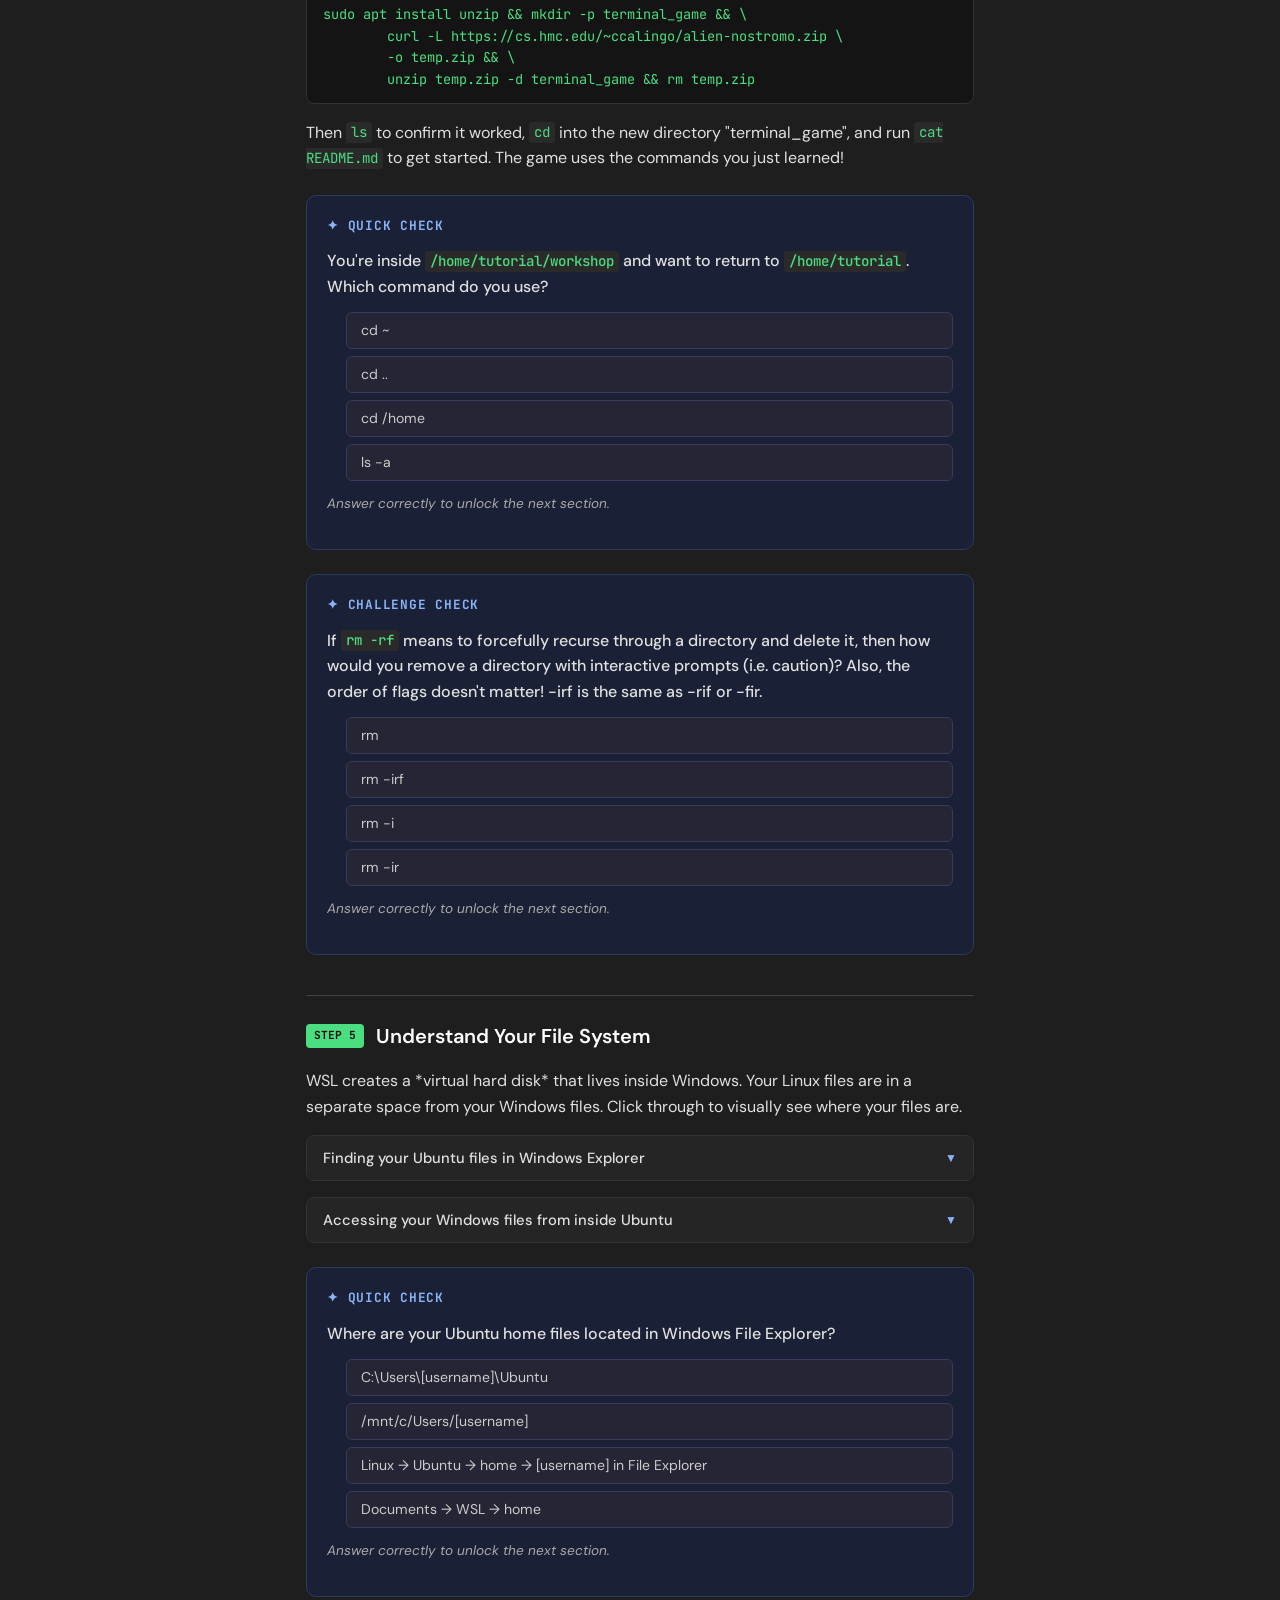
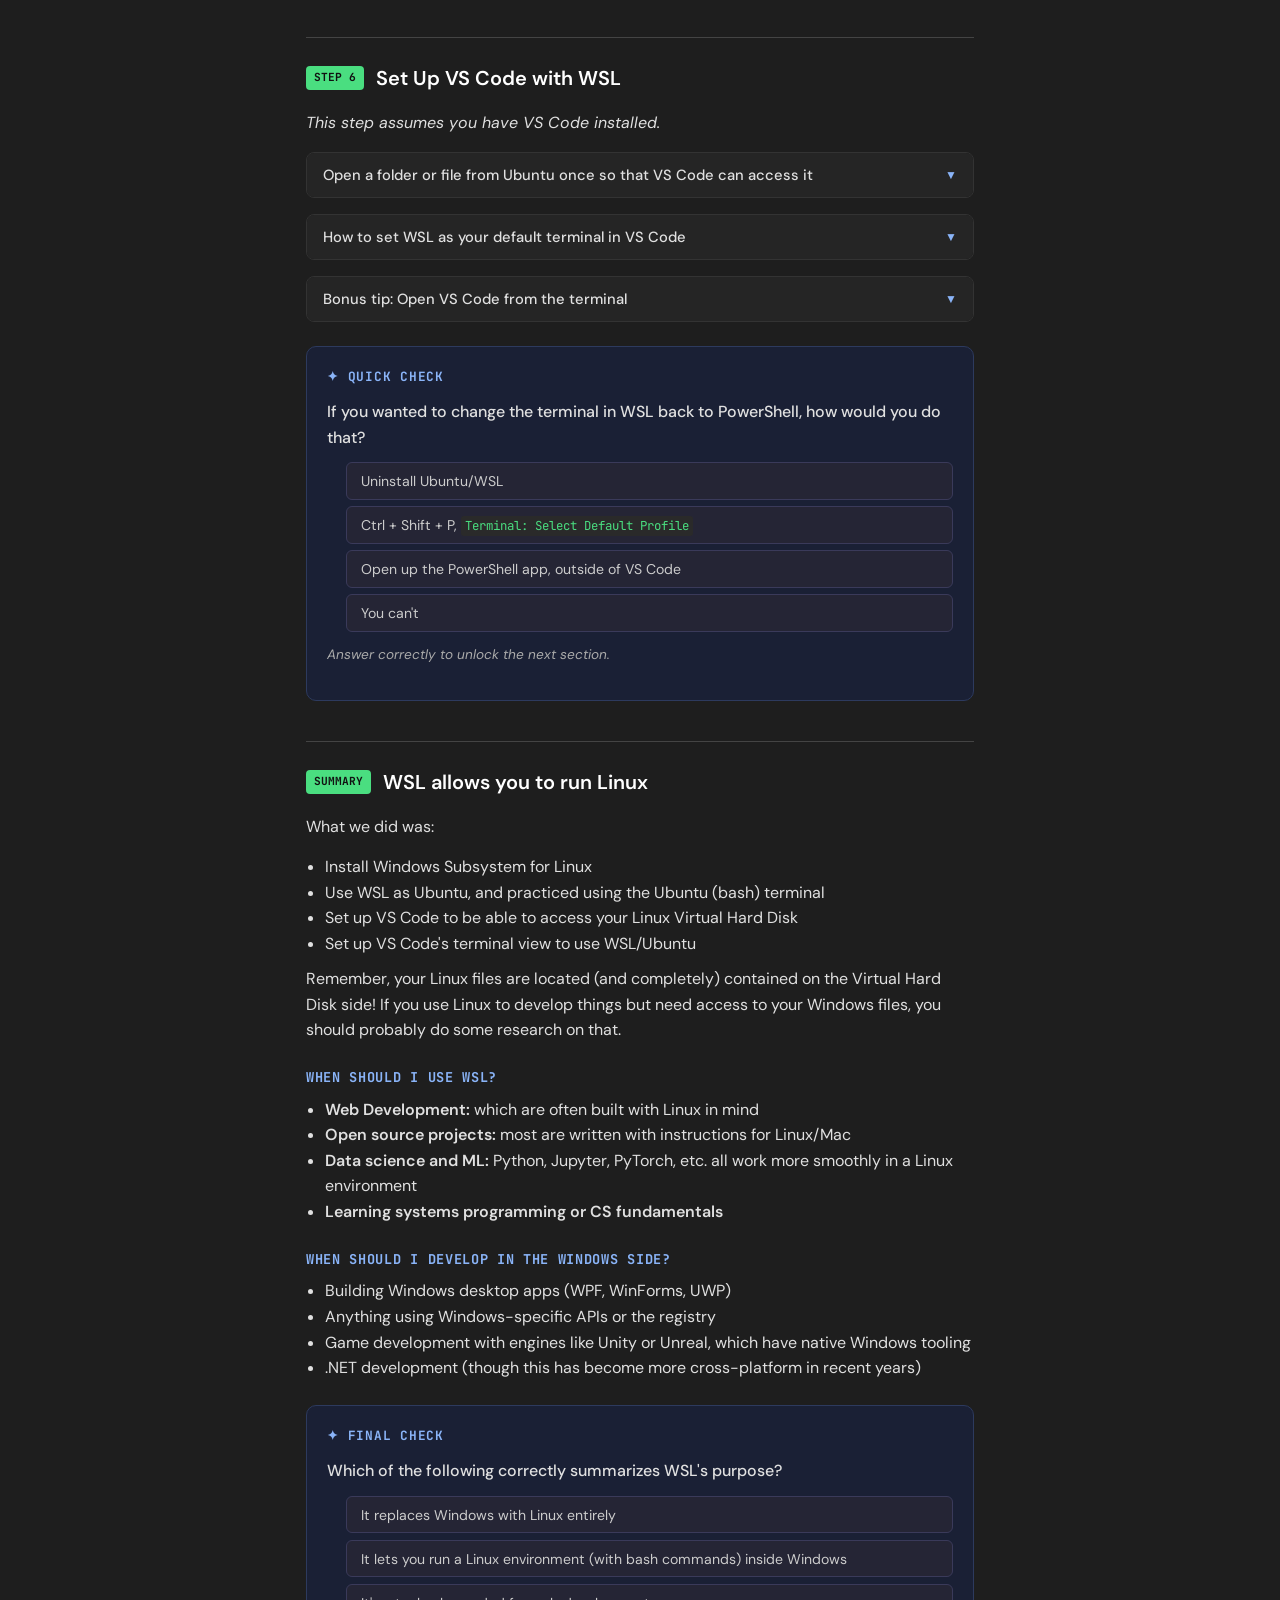
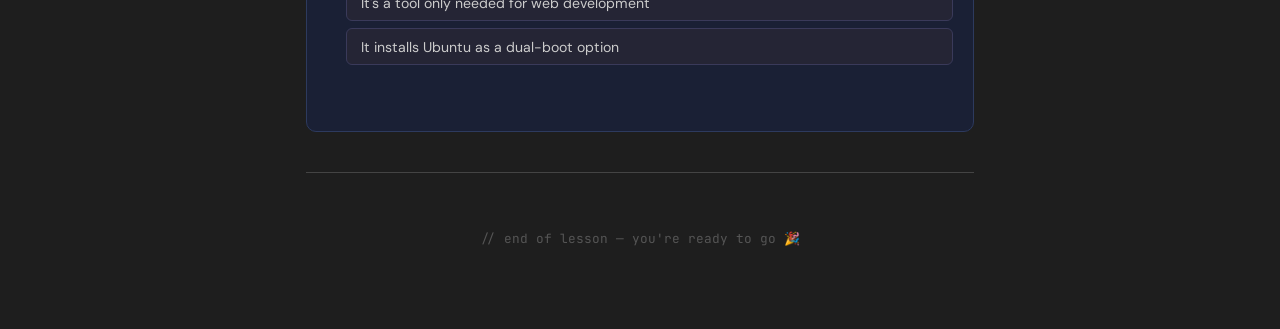
==== commit 920124e4: "Merge pull request #3 from jessicaa-huang/main Changed Ubuntu note to Accordion" ====
--- a/wsl-lesson.html
+++ b/wsl-lesson.html
@@ -10,11 +10,15 @@
           &family=DM+Sans:wght@400;500;600&display=swap"
     rel="stylesheet"
   />
-  <link rel="stylesheet" href="../style.css" />
+  <!-- style.css is specific to cs.hmc.edu/~ccalingo
+      and is here because of the navigation menu below.
+      This line can be removed -->
+  <link rel="stylesheet" href="../style.css" /> 
   <link rel="stylesheet" href="wsl.css" />
 </head>
 <body>
 
+  <!-- Navigation menu specific to cs.hmc.edu/~ccalingo. Can be removed -->
   <nav>
       <ul class="nav-menu">
           <li><a href="../index.html">Home</a></li>
@@ -58,7 +62,8 @@
       <span class="step-badge">STEP 1</span>
       <h2>Open PowerShell</h2>
     </div>
-
+    
+    <!-- Shell Intro Section -->
     <h3>What's a shell?</h3>
     <p>
       A <span class="term" tabindex="0">shell
@@ -77,7 +82,8 @@
       </span>.
       Different operating systems use different shells.
     </p>
-
+    
+    <!-- System Architecture Diagram Accordion section -->
     <div class="accordion">
         <button class="accordion-btn" onclick="toggleAccordion(this)">
             <span>System Architecture Diagram</span>
@@ -96,6 +102,7 @@
         </div>
     </div>
 
+    <!-- Common Shells Explained Accordion Section -->
     <div class="accordion">
       <button class="accordion-btn" onclick="toggleAccordion(this)">
         <span>Common shells explained</span>
@@ -132,6 +139,7 @@
       commands — which is why we're setting up WSL on Windows!
     </p>
 
+    <!-- How to open PowerShell Section -->
     <h3>How to open PowerShell</h3>
     <ul>
       <li>
@@ -144,6 +152,7 @@
       </li>
     </ul>
 
+    <!-- First Quiz Block -->
     <div class="quiz-block" id="quiz-1">
       <h4>✦ Quick Check</h4>
       <p class="quiz-question">
@@ -320,6 +329,24 @@
       Find <strong>Ubuntu</strong> in the Start Menu and open it.
       You're now in your Linux environment!
     </p>
+
+    <div class="accordion">
+      <button class="accordion-btn" onclick="toggleAccordion(this)">
+        <span>What if Ubuntu opens the wrong shell or Command Prompt instead?</span>
+        <span class="chevron">▼</span>
+      </button>
+      <div class="accordion-body">
+        <div class="accordion-inner">
+          <p>If, for some reason, opening Ubuntu actually opens your default shell or command prompt:</p>
+          <ol>
+              <li>Close the shell or command prompt.</li>
+              <li>Try again, but this time click <strong>"Run as Administrator."</strong></li>
+          </ol>
+          <p>This should open the actual Ubuntu app.</p>
+          <p>You can verify it's the right app if the top shows the orange Ubuntu logo.</p>
+        </div>
+      </div>
+    </div>
   </div>
 
   <hr />
@@ -396,6 +423,9 @@
         <code>apt upgrade</code> — Actually installs the newer versions of any outdated
         packages.
       </li>
+      <li>
+
+      </li>
     </ul> 
     <p style="margin-top:0.6rem">
       The <code>&&</code> runs both commands in sequence. If the first succeeds, 
@@ -612,7 +642,7 @@
     </div>
 
     <p>
-      WSL creates a virtual hard disk that lives inside Windows. Your
+      WSL creates a *virtual hard disk* that lives inside Windows. Your
       Linux files are in a separate space from your Windows files. Click
       through to visually see where your files are.
     </p>
@@ -641,6 +671,10 @@
           <div class="screenshot-wrap">
             <img src="wsl-images/linux-location.png" alt="screenshot of file explorer
                       showing where linux is located" class="screenshot" />
+          </div>
+          <div class="screenshot-wrap">
+            <img src="wsl-images/home-folder.png" alt="screenshot of visual path
+                      to Ubuntu ~ home" class="screenshot" />
           </div>
         </div>
       </div>
@@ -857,7 +891,7 @@
       </p>
           <ul>
               <li>
-                  Insall Windows Subsystem for Linux
+                  Install Windows Subsystem for Linux
               </li>
               <li>
                   Use WSL as Ubuntu, and practiced using the Ubuntu (bash) terminal
@@ -878,7 +912,7 @@
           <h3>When should I use WSL?</h3>
           <ul>
               <li>
-                  <strong>Web Development:</strong> which are often built with Unix 
+                  <strong>Web Development:</strong> which are often built with Linux 
                   in mind
               </li>
               <li>
@@ -887,7 +921,7 @@
               </li>
               <li>
                   <strong>Data science and ML:</strong> Python, Jupyter, PyTorch, etc. all
-                  work more smoothly in a Unix environment
+                  work more smoothly in a Linux environment
               </li>
               <li>
                   <strong>Learning systems programming or CS fundamentals</strong>
@@ -940,8 +974,7 @@
               </button>
               </li>
           </ul>
-          <p class="quiz-feedback">Answer correctly to unlock
-            the next section.
+          <p class="quiz-feedback">
           </p>
       </div>
   </div>
